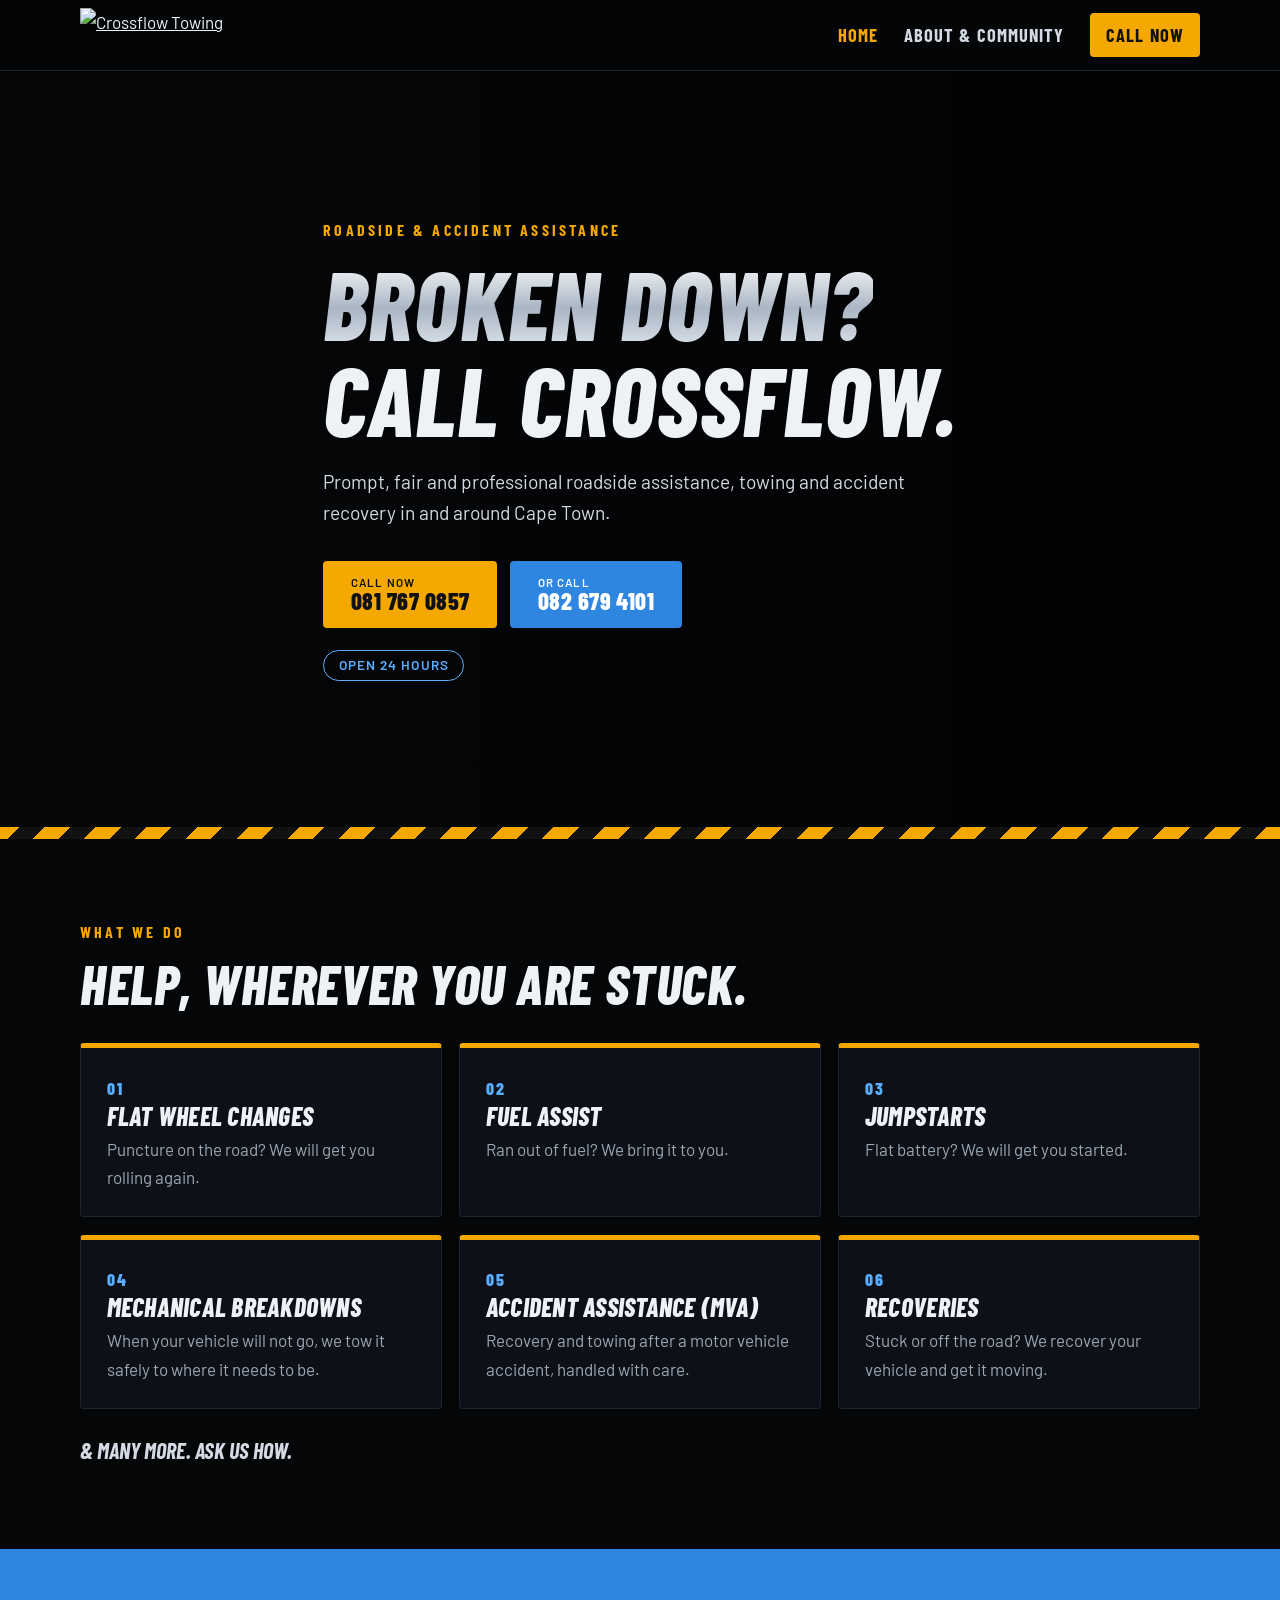
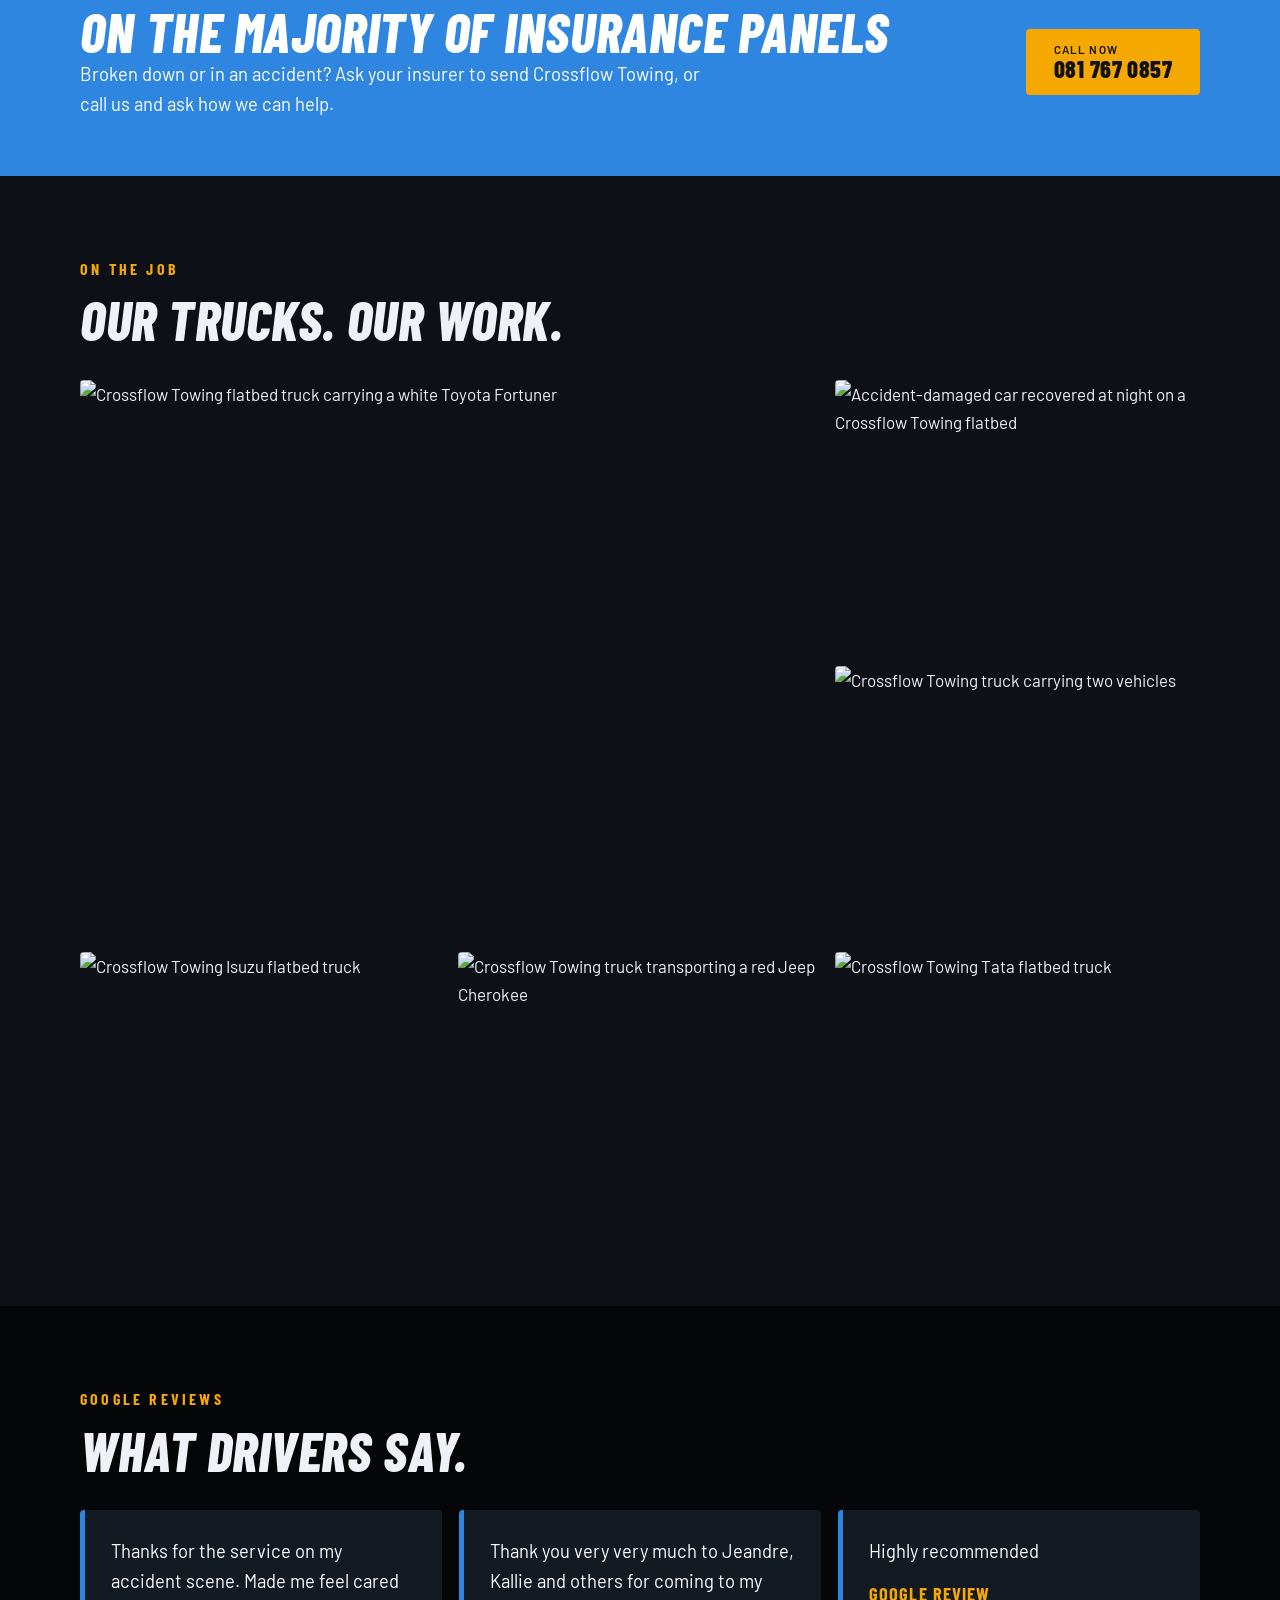
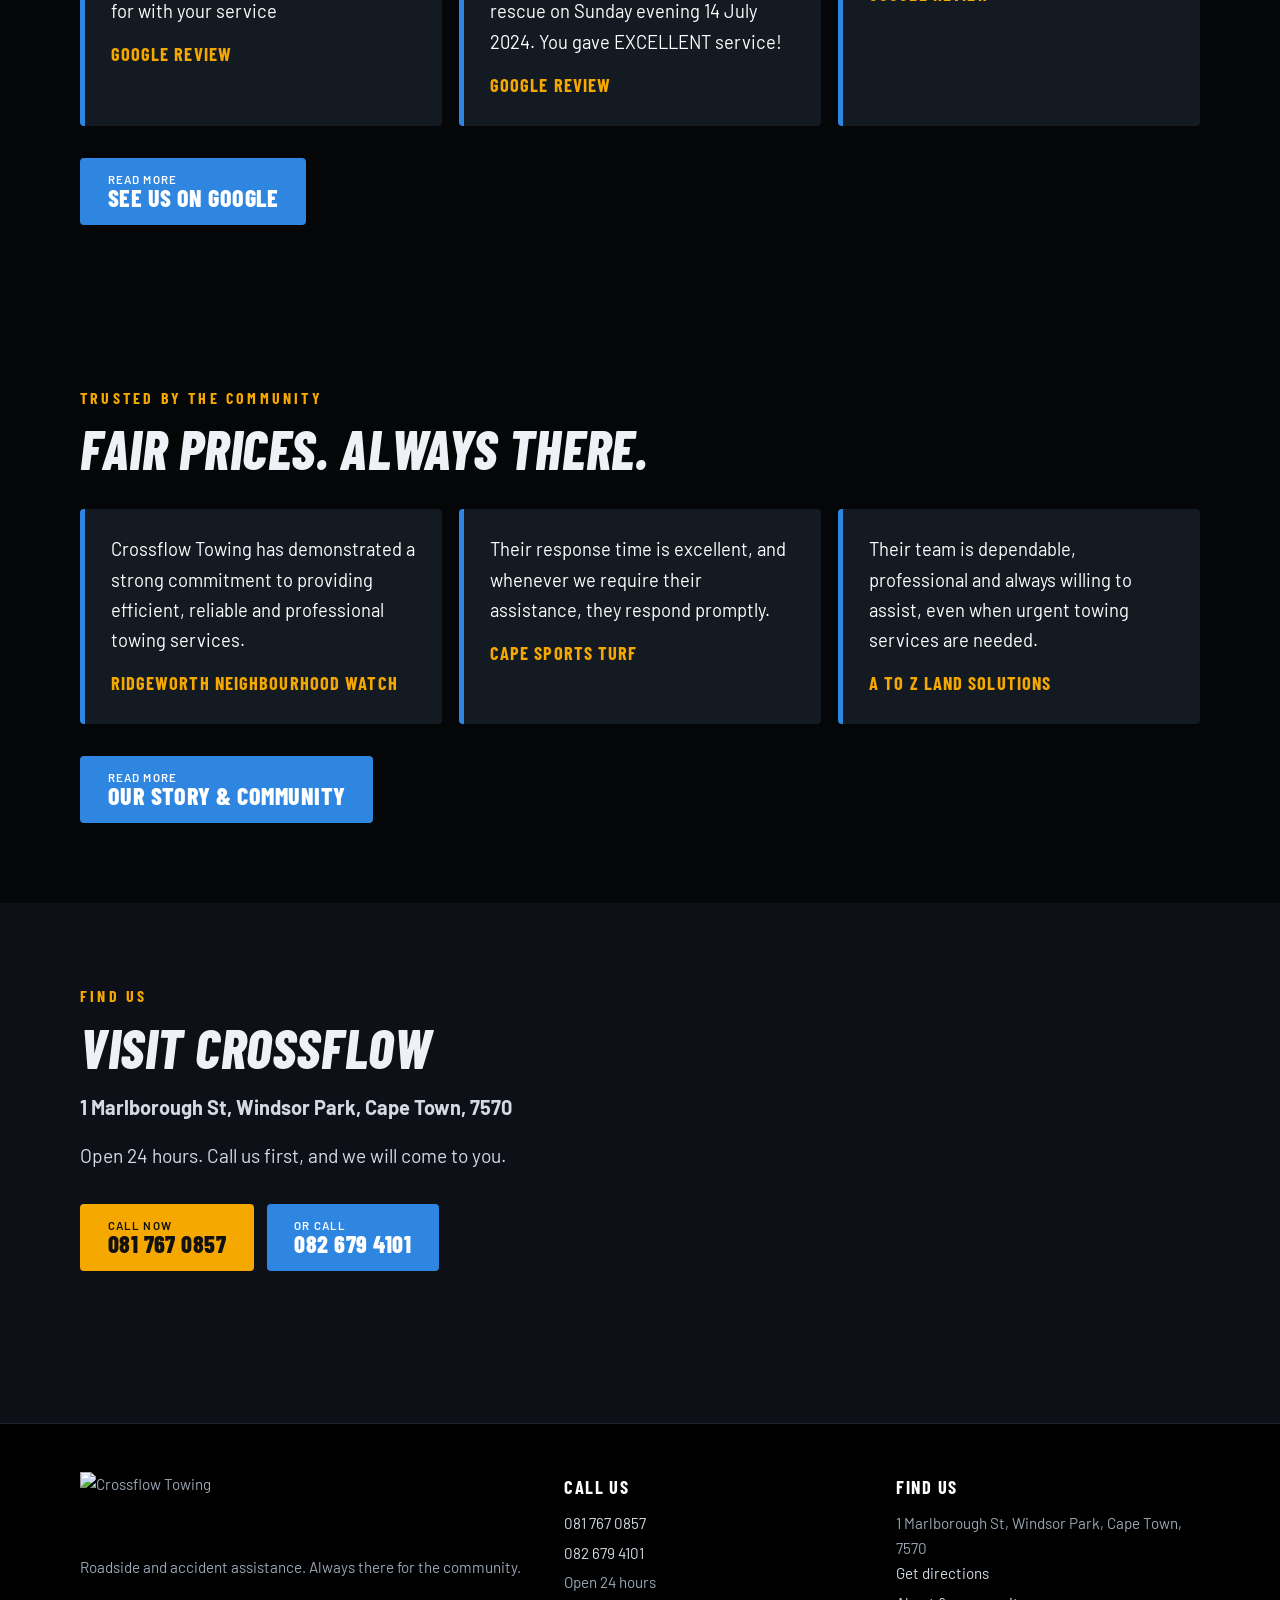
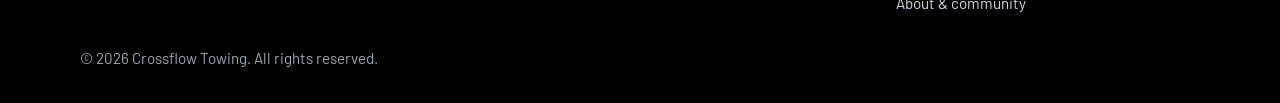
==== index.html @ cea8ab67 "Add files via upload" ====
<!DOCTYPE html>
<html lang="en"><head><meta charset="utf-8"><meta name="viewport" content="width=device-width, initial-scale=1">
<title>Crossflow Towing | Roadside & Accident Assistance, Cape Town</title><meta name="description" content="Crossflow Towing: roadside assistance, towing, flat wheels, fuel assist, jumpstarts, mechanical breakdowns and accident recovery in Cape Town. On the majority of insurance panels."><link rel="icon" href="images/logo.png">
<link rel="preconnect" href="https://fonts.googleapis.com"><link rel="preconnect" href="https://fonts.gstatic.com" crossorigin>
<link href="https://fonts.googleapis.com/css2?family=Barlow+Condensed:ital,wght@0,700;1,700;1,800&family=Barlow:wght@400;600&display=swap" rel="stylesheet">
<link rel="stylesheet" href="style.css"></head><body>
<header><div class="wrap"><a href="index.html" aria-label="Crossflow Towing home"><img src="images/logo.png" alt="Crossflow Towing"></a>
<nav><a href="index.html" aria-current="page" class="keep">Home</a><a href="about.html" class="keep">About &amp; community</a><a class="call" href="tel:+27817670857">Call now</a></nav></div></header>
<main>
<div class="hero"><div class="wrap"><span class="eyebrow">Roadside &amp; accident assistance</span>
<h1><span class="chrome">Broken down?</span><br>Call Crossflow.</h1>
<p class="lead">Prompt, fair and professional roadside assistance, towing and accident recovery in and around Cape Town.</p>
<div class="cta"><a class="btn" href="tel:+27817670857"><small>Call now</small>081 767 0857</a><a class="btn blue" href="tel:+27826794101"><small>Or call</small>082 679 4101</a></div><span class="badge">Open 24 hours</span></div></div>
<div class="hazard"></div>
<section><div class="wrap"><span class="eyebrow">What we do</span><h2>Help, wherever you are stuck.</h2>
<div class="grid3">
<div class="card"><span class="n">01</span><h3>Flat wheel changes</h3><p>Puncture on the road? We will get you rolling again.</p></div>
<div class="card"><span class="n">02</span><h3>Fuel assist</h3><p>Ran out of fuel? We bring it to you.</p></div>
<div class="card"><span class="n">03</span><h3>Jumpstarts</h3><p>Flat battery? We will get you started.</p></div>
<div class="card"><span class="n">04</span><h3>Mechanical breakdowns</h3><p>When your vehicle will not go, we tow it safely to where it needs to be.</p></div>
<div class="card"><span class="n">05</span><h3>Accident assistance (MVA)</h3><p>Recovery and towing after a motor vehicle accident, handled with care.</p></div>
<div class="card"><span class="n">06</span><h3>Recoveries</h3><p>Stuck or off the road? We recover your vehicle and get it moving.</p></div>
</div><p class="more">&amp; many more. Ask us how.</p></div></section>
<div class="band"><div class="wrap"><div><h2>On the majority of insurance panels</h2><p>Broken down or in an accident? Ask your insurer to send Crossflow Towing, or call us and ask how we can help.</p></div>
<a class="btn" href="tel:+27817670857"><small>Call now</small>081 767 0857</a></div></div>
<section class="panel"><div class="wrap"><span class="eyebrow">On the job</span><h2>Our trucks. Our work.</h2>
<div class="gallery">
<img src="images/truck-hero.jpg" alt="Crossflow Towing flatbed truck carrying a white Toyota Fortuner" loading="lazy">
<img src="images/accident-night.jpg" alt="Accident-damaged car recovered at night on a Crossflow Towing flatbed" loading="lazy">
<img src="images/two-cars.jpg" alt="Crossflow Towing truck carrying two vehicles" loading="lazy">
<img src="images/fleet-isuzu.jpg" alt="Crossflow Towing Isuzu flatbed truck" loading="lazy">
<img src="images/suv-recovery.jpg" alt="Crossflow Towing truck transporting a red Jeep Cherokee" loading="lazy">
<img src="images/fleet-tata.jpg" alt="Crossflow Towing Tata flatbed truck" loading="lazy">
</div></div></section>
<section><div class="wrap"><span class="eyebrow">Google reviews</span><h2>What drivers say.</h2>
<div class="trust">
<div class="quote"><p>Thanks for the service on my accident scene. Made me feel cared for with your service</p><cite>Google review</cite></div>
<div class="quote"><p>Thank you very very much to Jeandre, Kallie and others for coming to my rescue on Sunday evening 14 July 2024. You gave EXCELLENT service!</p><cite>Google review</cite></div>
<div class="quote"><p>Highly recommended</p><cite>Google review</cite></div></div>
<div class="cta"><a class="btn blue" href="https://www.google.com/maps/search/?api=1&amp;query=Crossflow+Towing&amp;query_place_id=ChIJxw__L81RzB0R3WrEy9-el8g" target="_blank" rel="noopener"><small>Read more</small>See us on Google</a></div></div></section>
<section><div class="wrap"><span class="eyebrow">Trusted by the community</span><h2>Fair prices. Always there.</h2>
<div class="trust"><div class="quote"><p>Crossflow Towing has demonstrated a strong commitment to providing efficient, reliable and professional towing services.</p><cite>Ridgeworth Neighbourhood Watch</cite></div>
<div class="quote"><p>Their response time is excellent, and whenever we require their assistance, they respond promptly.</p><cite>Cape Sports Turf</cite></div>
<div class="quote"><p>Their team is dependable, professional and always willing to assist, even when urgent towing services are needed.</p><cite>A to Z Land Solutions</cite></div></div>
<div class="cta"><a class="btn blue" href="about.html"><small>Read more</small>Our story &amp; community</a></div></div></section>
<section class="panel" id="find"><div class="wrap find"><div><span class="eyebrow">Find us</span><h2>Visit Crossflow</h2>
<address><strong>1 Marlborough St, Windsor Park, Cape Town, 7570</strong></address><p class="lead">Open 24 hours. Call us first, and we will come to you.</p><div class="cta"><a class="btn" href="tel:+27817670857"><small>Call now</small>081 767 0857</a><a class="btn blue" href="tel:+27826794101"><small>Or call</small>082 679 4101</a></div></div>
<iframe class="map" title="Map showing Crossflow Towing at 1 Marlborough St, Windsor Park" loading="lazy" referrerpolicy="no-referrer-when-downgrade" src="https://www.google.com/maps?q=Crossflow+Towing%2C+1+Marlborough+St%2C+Windsor+Park%2C+Cape+Town%2C+7570&amp;output=embed"></iframe></div></section>
</main>
<footer><div class="wrap"><div class="fgrid">
<div><img src="images/logo.png" alt="Crossflow Towing"><p>Roadside and accident assistance. Always there for the community.</p></div>
<div><h4>Call us</h4><a href="tel:+27817670857">081 767 0857</a><a href="tel:+27826794101">082 679 4101</a><p>Open 24 hours</p></div>
<div><h4>Find us</h4><p>1 Marlborough St, Windsor Park, Cape Town, 7570</p><a href="https://www.google.com/maps/search/?api=1&amp;query=Crossflow+Towing&amp;query_place_id=ChIJxw__L81RzB0R3WrEy9-el8g" target="_blank" rel="noopener">Get directions</a><a href="about.html">About &amp; community</a></div>
</div><p>&copy; <span id="yr">2026</span> Crossflow Towing. All rights reserved.</p></div></footer>
<div class="callbar"><a href="tel:+27817670857">Call 081 767 0857</a><a href="tel:+27826794101">Call 082 679 4101</a></div>
<script>document.getElementById("yr").textContent=new Date().getFullYear();</script></body></html>
---- style.css ----
:root{--black:#050608;--panel:#0d1117;--panel2:#141a22;--blue:#2f86e0;--blue2:#5aaeff;--silver:#d3dae3;--muted:#9aa6b4;--amber:#f5a800;
--head:'Barlow Condensed','Arial Narrow',Impact,sans-serif;--body:'Barlow','Segoe UI',Arial,sans-serif}
*{box-sizing:border-box;margin:0}
html{scroll-behavior:smooth}
body{background:var(--black);color:#eef2f7;font-family:var(--body);font-size:1.0625rem;line-height:1.65;padding-bottom:72px}
img{max-width:100%;display:block}a{color:inherit}
:focus-visible{outline:3px solid var(--amber);outline-offset:3px}
.wrap{max-width:1160px;margin:0 auto;padding:0 1.25rem}
h1,h2,h3{font-family:var(--head);text-transform:uppercase;font-style:italic;font-weight:800;line-height:1;letter-spacing:.01em}
h1{font-size:clamp(3rem,10vw,6rem)}
h2{font-size:clamp(2.1rem,5.5vw,3.4rem);margin-bottom:1rem}
h3{font-size:1.6rem;margin-bottom:.4rem}
.chrome{background:linear-gradient(180deg,#fff 10%,#aab6c4 55%,#e9eef4 100%);-webkit-background-clip:text;background-clip:text;color:transparent}
.eyebrow{display:block;font-family:var(--head);font-weight:700;letter-spacing:.2em;text-transform:uppercase;color:var(--amber);font-size:1rem;margin-bottom:.7rem}
.lead{color:var(--silver);font-size:1.2rem;max-width:38rem}
.hazard{height:12px;background:repeating-linear-gradient(-45deg,var(--amber) 0 18px,#111 18px 36px)}
.btn{display:inline-flex;flex-direction:column;background:var(--amber);color:#111;text-decoration:none;font-family:var(--head);font-weight:800;font-size:1.5rem;text-transform:uppercase;letter-spacing:.02em;line-height:1.05;padding:.8rem 1.6rem;border-radius:4px;border:2px solid var(--amber);transition:background .15s,color .15s}
.btn small{font-family:var(--body);font-weight:600;font-size:.72rem;letter-spacing:.1em}
.btn:hover{background:transparent;color:var(--amber)}
.btn.blue{background:var(--blue);border-color:var(--blue);color:#fff}.btn.blue:hover{background:transparent;color:var(--blue2);border-color:var(--blue2)}
.cta{display:flex;flex-wrap:wrap;gap:.8rem;margin-top:2rem}

header{position:sticky;top:0;z-index:50;background:rgba(5,6,8,.94);backdrop-filter:blur(8px);border-bottom:1px solid #1d2530}
header .wrap{display:flex;align-items:center;justify-content:space-between;gap:1rem;min-height:70px}
header img{height:54px;width:auto}
nav{display:flex;align-items:center;gap:1.6rem}
nav a{text-decoration:none;font-family:var(--head);font-weight:700;font-size:1.15rem;letter-spacing:.06em;text-transform:uppercase;color:var(--silver)}
nav a:hover,nav a[aria-current]{color:var(--amber)}
nav .call{background:var(--amber);color:#111;padding:.45rem 1rem;border-radius:4px}nav .call:hover{background:#fff;color:#111}
@media(max-width:640px){nav a:not(.call){display:none}nav a.keep{display:inline}header img{height:44px}}

.hero{position:relative;min-height:84vh;display:flex;align-items:center;background:#000 url(images/truck-hero.jpg) center/cover;overflow:hidden}
.hero::before{content:"";position:absolute;inset:0;background:linear-gradient(90deg,rgba(5,6,8,.96) 0%,rgba(5,6,8,.82) 42%,rgba(5,6,8,.25) 100%)}
.hero .wrap{position:relative;padding-block:4rem}
.hero .lead{margin-top:1.2rem}
.badge{display:inline-block;margin-top:1.4rem;border:1px solid var(--blue2);color:var(--blue2);padding:.2rem .9rem;border-radius:999px;font-weight:600;font-size:.85rem;letter-spacing:.08em;text-transform:uppercase}

section{padding:5rem 0}
.grid3{display:grid;gap:1.1rem;margin-top:2rem}
.card{background:var(--panel);border:1px solid #1d2530;border-top:5px solid var(--amber);padding:1.6rem;border-radius:4px}
.card .n{font-family:var(--head);font-weight:800;color:var(--blue2);font-size:1.1rem;letter-spacing:.12em}
.card p{color:var(--muted)}
.more{margin-top:1.4rem;color:var(--silver);font-family:var(--head);font-size:1.4rem;text-transform:uppercase;font-style:italic;font-weight:700}
.band{background:var(--blue);color:#fff;padding:3.5rem 0}
.band .wrap{display:grid;gap:1.2rem;align-items:center}
.band h2{margin:0}.band p{font-size:1.15rem;max-width:40rem}
.gallery{display:grid;grid-template-columns:1fr;gap:.8rem;margin-top:2rem}
.gallery img{width:100%;height:100%;object-fit:cover;border-radius:4px;aspect-ratio:4/3}
.panel{background:var(--panel)}
.trust{display:grid;gap:1.1rem;margin-top:2rem}
.quote{background:var(--panel2);border-left:5px solid var(--blue);padding:1.6rem;border-radius:4px}
.quote p{font-size:1.15rem;color:#fff}.quote cite{display:block;margin-top:.8rem;font-style:normal;color:var(--amber);font-family:var(--head);font-size:1.15rem;letter-spacing:.06em;text-transform:uppercase;font-weight:700}
.big{font-family:var(--head);font-style:italic;font-weight:700;font-size:clamp(1.7rem,4.2vw,2.6rem);line-height:1.2;text-transform:none;border-left:6px solid var(--amber);padding-left:1.4rem;max-width:46rem}
.prose{max-width:44rem;color:var(--silver)}.prose p{margin-bottom:1.1rem}
.find{display:grid;gap:2rem;align-items:start}
.find address{font-style:normal;font-size:1.25rem;color:var(--silver);margin:.6rem 0 1rem}
.map{width:100%;height:360px;border:0;border-radius:4px;filter:grayscale(.35) contrast(1.05)}
.pics{display:grid;grid-template-columns:repeat(2,1fr);gap:1rem;margin-top:2rem;max-width:760px}
.pics img.wide{grid-column:1/-1;aspect-ratio:4/3}
.pics img{width:100%;aspect-ratio:3/4;object-fit:cover;border-radius:4px;border-bottom:5px solid var(--amber)}
footer{background:#000;border-top:1px solid #1d2530;padding:3rem 0 2rem;color:var(--muted);font-size:.95rem}
.fgrid{display:grid;gap:1.8rem;margin-bottom:1.6rem}
footer img{height:70px;width:auto;margin-bottom:.8rem}footer h4{font-family:var(--head);color:#fff;text-transform:uppercase;letter-spacing:.08em;font-size:1.15rem;margin-bottom:.5rem}
footer a{display:block;text-decoration:none;color:var(--silver);margin-bottom:.3rem}footer a:hover{color:var(--amber)}
.callbar{position:fixed;left:0;right:0;bottom:0;z-index:60;display:grid;grid-template-columns:1fr 1fr;background:#000;border-top:3px solid var(--amber)}
.callbar a{text-align:center;text-decoration:none;font-family:var(--head);font-weight:800;text-transform:uppercase;font-size:1.25rem;padding:.9rem .4rem;color:#111;background:var(--amber)}
.callbar a+a{background:var(--blue);color:#fff}
@media(min-width:760px){
 body{padding-bottom:0}.callbar{display:none}
 .grid3{grid-template-columns:repeat(3,1fr)}
 .band .wrap{grid-template-columns:1.3fr auto}
 .gallery{grid-template-columns:repeat(3,1fr)}
 .gallery img:first-child{grid-column:span 2;grid-row:span 2;aspect-ratio:auto}
 .trust{grid-template-columns:repeat(3,1fr)}
 .find{grid-template-columns:1fr 1.2fr}
 .pics{grid-template-columns:repeat(2,1fr);max-width:760px}
 .fgrid{grid-template-columns:1.5fr 1fr 1fr}
}
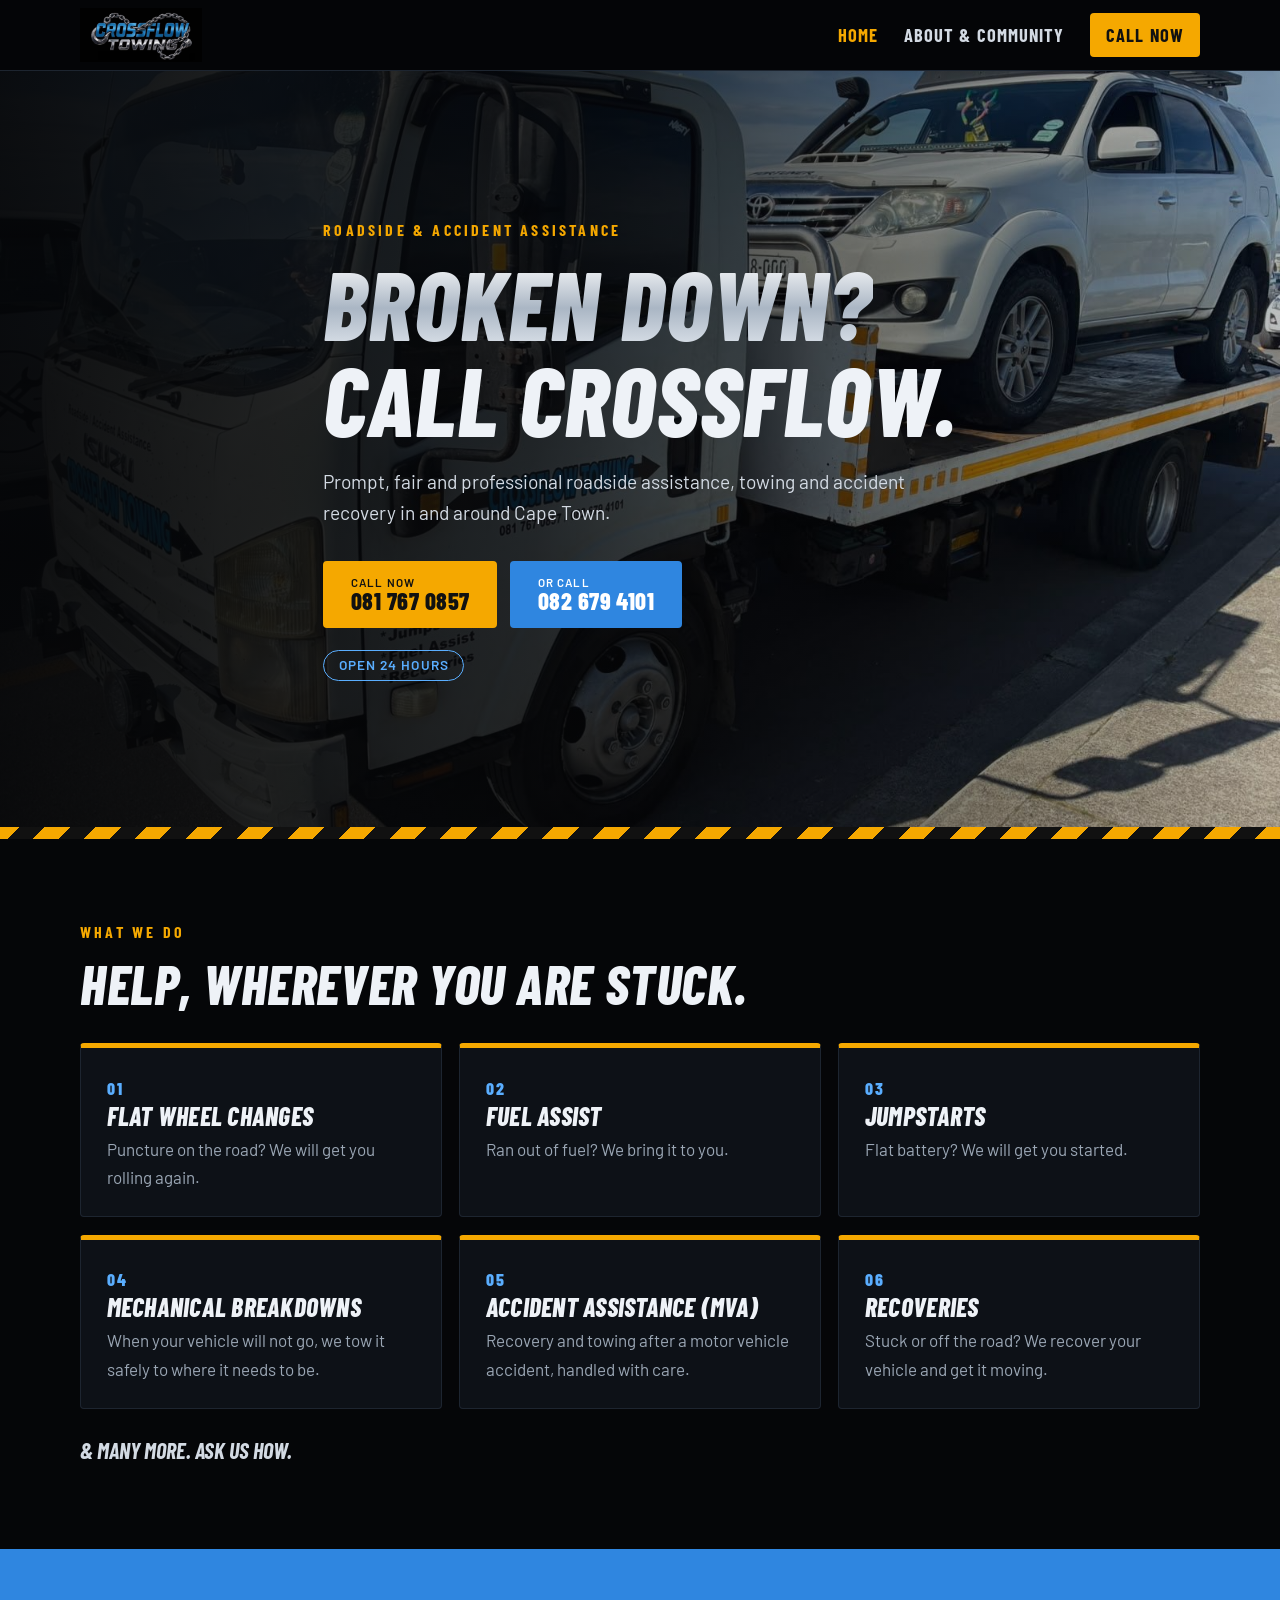
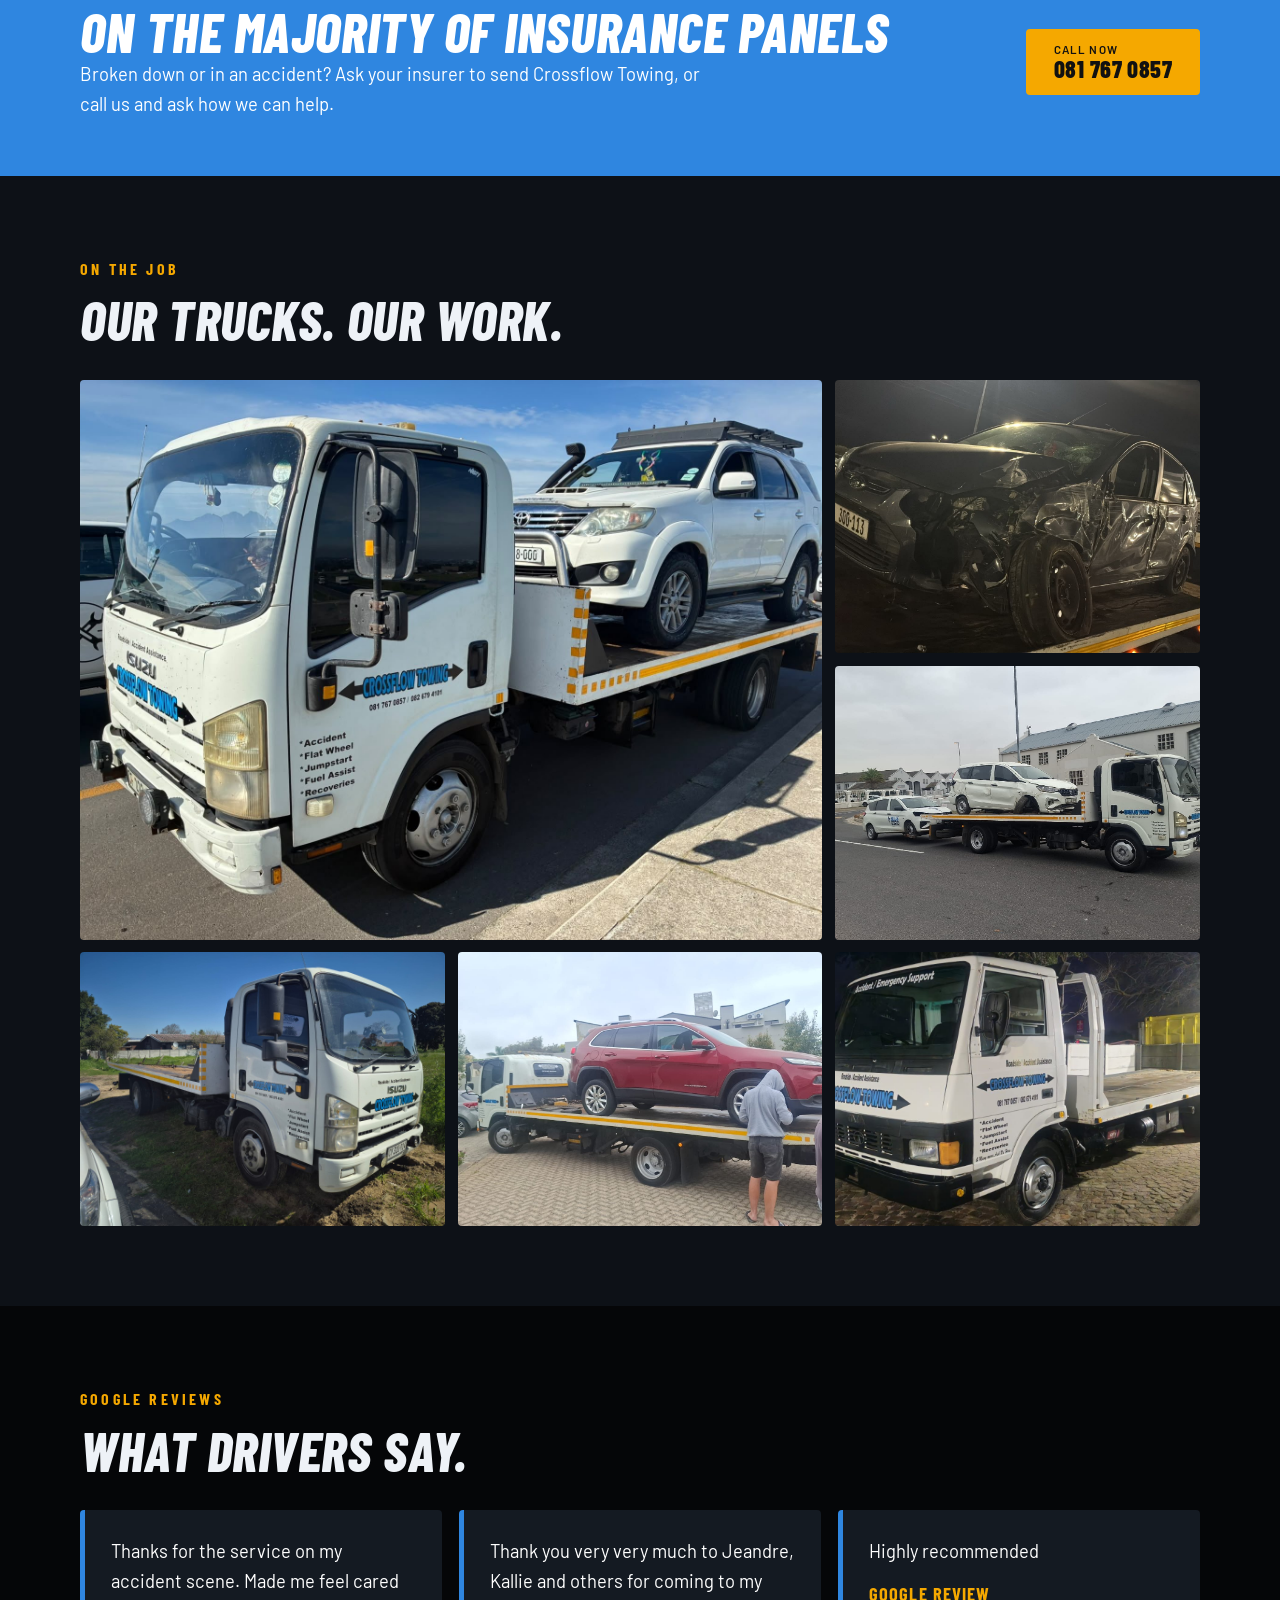
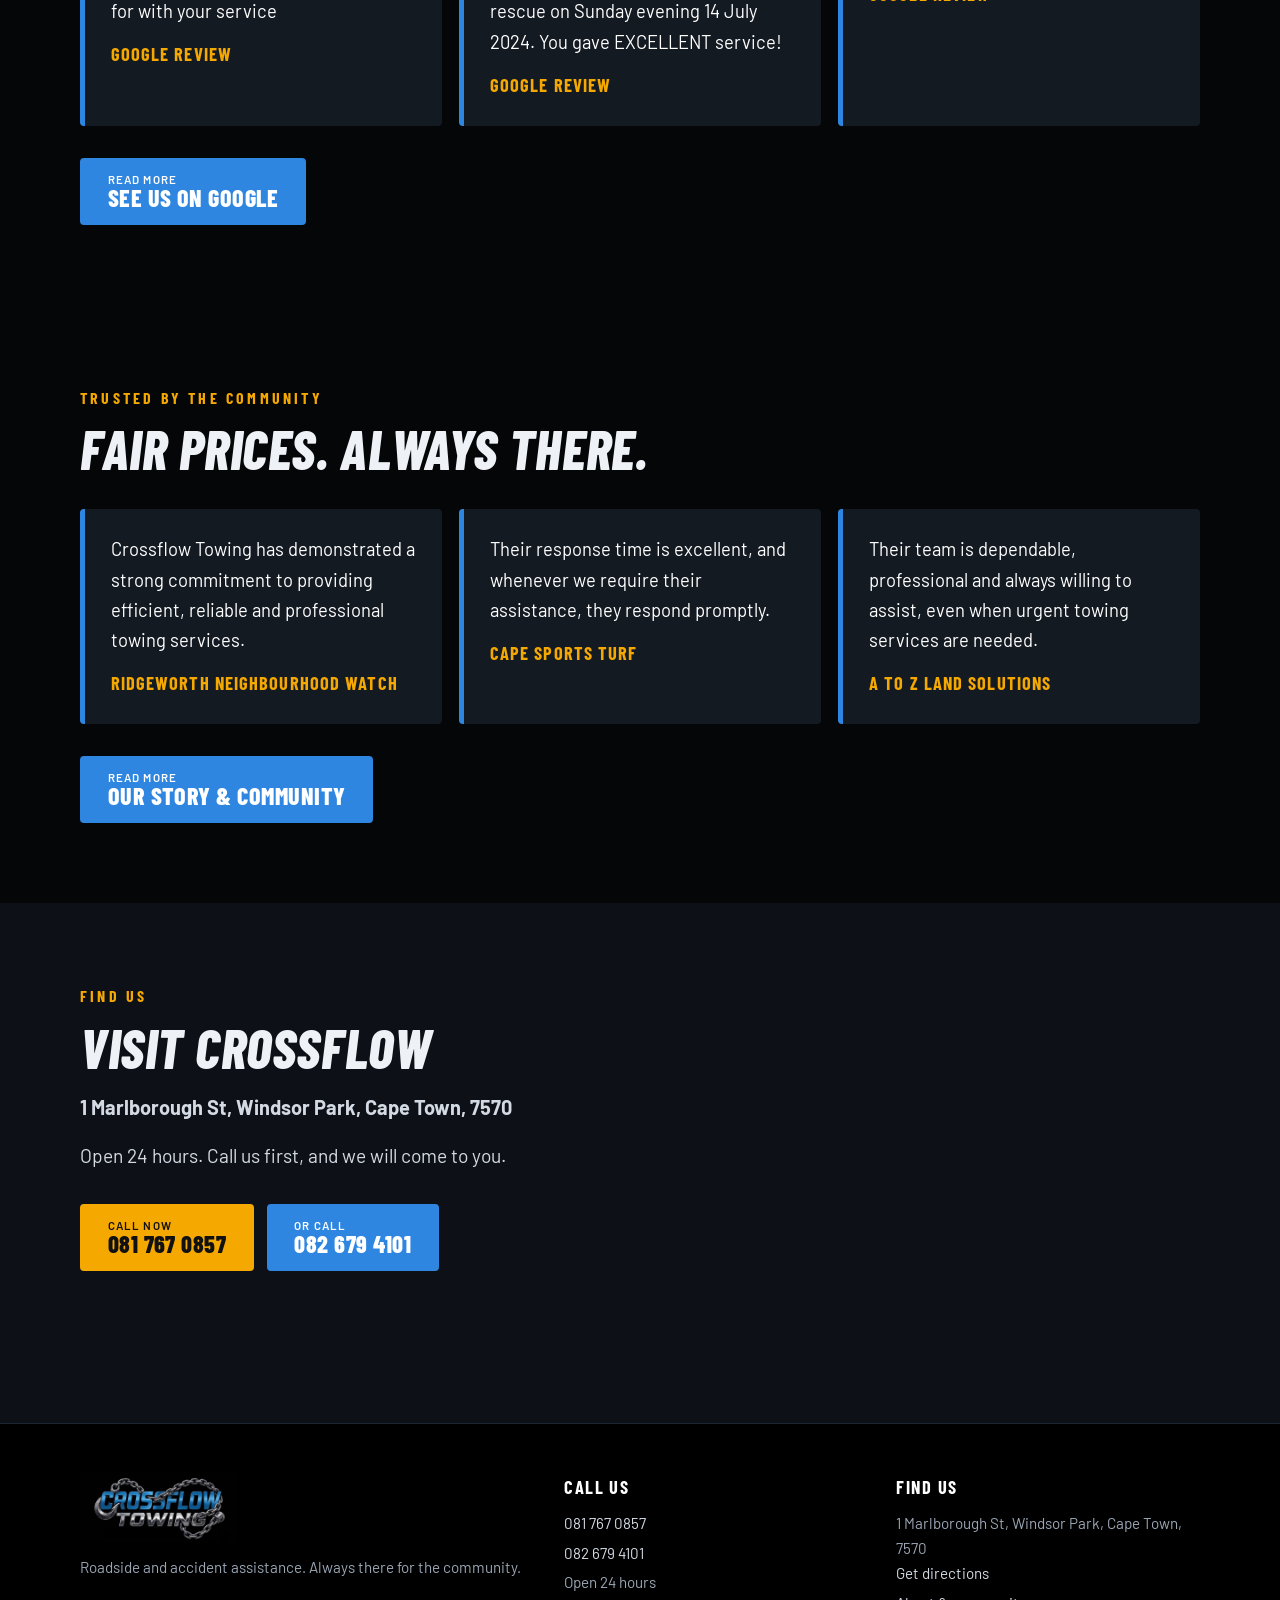
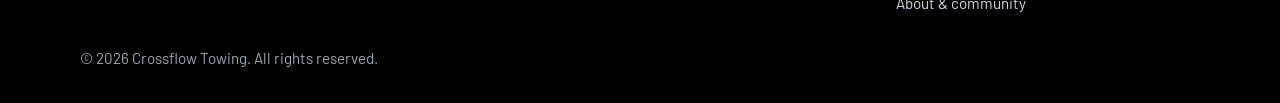
==== commit d7d317ae: "Add files via upload" ====
--- a/index.html
+++ b/index.html
@@ -1,10 +1,10 @@
 <!DOCTYPE html>
 <html lang="en"><head><meta charset="utf-8"><meta name="viewport" content="width=device-width, initial-scale=1">
-<title>Crossflow Towing | Roadside & Accident Assistance, Cape Town</title><meta name="description" content="Crossflow Towing: roadside assistance, towing, flat wheels, fuel assist, jumpstarts, mechanical breakdowns and accident recovery in Cape Town. On the majority of insurance panels."><link rel="icon" href="images/logo.png">
+<title>Crossflow Towing | Roadside & Accident Assistance, Cape Town</title><meta name="description" content="Crossflow Towing: roadside assistance, towing, flat wheels, fuel assist, jumpstarts, mechanical breakdowns and accident recovery in Cape Town. On the majority of insurance panels."><link rel="icon" href="logo.png">
 <link rel="preconnect" href="https://fonts.googleapis.com"><link rel="preconnect" href="https://fonts.gstatic.com" crossorigin>
 <link href="https://fonts.googleapis.com/css2?family=Barlow+Condensed:ital,wght@0,700;1,700;1,800&family=Barlow:wght@400;600&display=swap" rel="stylesheet">
 <link rel="stylesheet" href="style.css"></head><body>
-<header><div class="wrap"><a href="index.html" aria-label="Crossflow Towing home"><img src="images/logo.png" alt="Crossflow Towing"></a>
+<header><div class="wrap"><a href="index.html" aria-label="Crossflow Towing home"><img src="logo.png" alt="Crossflow Towing"></a>
 <nav><a href="index.html" aria-current="page" class="keep">Home</a><a href="about.html" class="keep">About &amp; community</a><a class="call" href="tel:+27817670857">Call now</a></nav></div></header>
 <main>
 <div class="hero"><div class="wrap"><span class="eyebrow">Roadside &amp; accident assistance</span>
@@ -25,12 +25,12 @@
 <a class="btn" href="tel:+27817670857"><small>Call now</small>081 767 0857</a></div></div>
 <section class="panel"><div class="wrap"><span class="eyebrow">On the job</span><h2>Our trucks. Our work.</h2>
 <div class="gallery">
-<img src="images/truck-hero.jpg" alt="Crossflow Towing flatbed truck carrying a white Toyota Fortuner" loading="lazy">
-<img src="images/accident-night.jpg" alt="Accident-damaged car recovered at night on a Crossflow Towing flatbed" loading="lazy">
-<img src="images/two-cars.jpg" alt="Crossflow Towing truck carrying two vehicles" loading="lazy">
-<img src="images/fleet-isuzu.jpg" alt="Crossflow Towing Isuzu flatbed truck" loading="lazy">
-<img src="images/suv-recovery.jpg" alt="Crossflow Towing truck transporting a red Jeep Cherokee" loading="lazy">
-<img src="images/fleet-tata.jpg" alt="Crossflow Towing Tata flatbed truck" loading="lazy">
+<img src="truck-hero.jpg" alt="Crossflow Towing flatbed truck carrying a white Toyota Fortuner" loading="lazy">
+<img src="accident-night.jpg" alt="Accident-damaged car recovered at night on a Crossflow Towing flatbed" loading="lazy">
+<img src="two-cars.jpg" alt="Crossflow Towing truck carrying two vehicles" loading="lazy">
+<img src="fleet-isuzu.jpg" alt="Crossflow Towing Isuzu flatbed truck" loading="lazy">
+<img src="suv-recovery.jpg" alt="Crossflow Towing truck transporting a red Jeep Cherokee" loading="lazy">
+<img src="fleet-tata.jpg" alt="Crossflow Towing Tata flatbed truck" loading="lazy">
 </div></div></section>
 <section><div class="wrap"><span class="eyebrow">Google reviews</span><h2>What drivers say.</h2>
 <div class="trust">
@@ -48,7 +48,7 @@
 <iframe class="map" title="Map showing Crossflow Towing at 1 Marlborough St, Windsor Park" loading="lazy" referrerpolicy="no-referrer-when-downgrade" src="https://www.google.com/maps?q=Crossflow+Towing%2C+1+Marlborough+St%2C+Windsor+Park%2C+Cape+Town%2C+7570&amp;output=embed"></iframe></div></section>
 </main>
 <footer><div class="wrap"><div class="fgrid">
-<div><img src="images/logo.png" alt="Crossflow Towing"><p>Roadside and accident assistance. Always there for the community.</p></div>
+<div><img src="logo.png" alt="Crossflow Towing"><p>Roadside and accident assistance. Always there for the community.</p></div>
 <div><h4>Call us</h4><a href="tel:+27817670857">081 767 0857</a><a href="tel:+27826794101">082 679 4101</a><p>Open 24 hours</p></div>
 <div><h4>Find us</h4><p>1 Marlborough St, Windsor Park, Cape Town, 7570</p><a href="https://www.google.com/maps/search/?api=1&amp;query=Crossflow+Towing&amp;query_place_id=ChIJxw__L81RzB0R3WrEy9-el8g" target="_blank" rel="noopener">Get directions</a><a href="about.html">About &amp; community</a></div>
 </div><p>&copy; <span id="yr">2026</span> Crossflow Towing. All rights reserved.</p></div></footer>
--- a/style.css
+++ b/style.css
@@ -29,7 +29,7 @@
 nav .call{background:var(--amber);color:#111;padding:.45rem 1rem;border-radius:4px}nav .call:hover{background:#fff;color:#111}
 @media(max-width:640px){nav a:not(.call){display:none}nav a.keep{display:inline}header img{height:44px}}
 
-.hero{position:relative;min-height:84vh;display:flex;align-items:center;background:#000 url(images/truck-hero.jpg) center/cover;overflow:hidden}
+.hero{position:relative;min-height:84vh;display:flex;align-items:center;background:#000 url(truck-hero.jpg) center/cover;overflow:hidden}
 .hero::before{content:"";position:absolute;inset:0;background:linear-gradient(90deg,rgba(5,6,8,.96) 0%,rgba(5,6,8,.82) 42%,rgba(5,6,8,.25) 100%)}
 .hero .wrap{position:relative;padding-block:4rem}
 .hero .lead{margin-top:1.2rem}
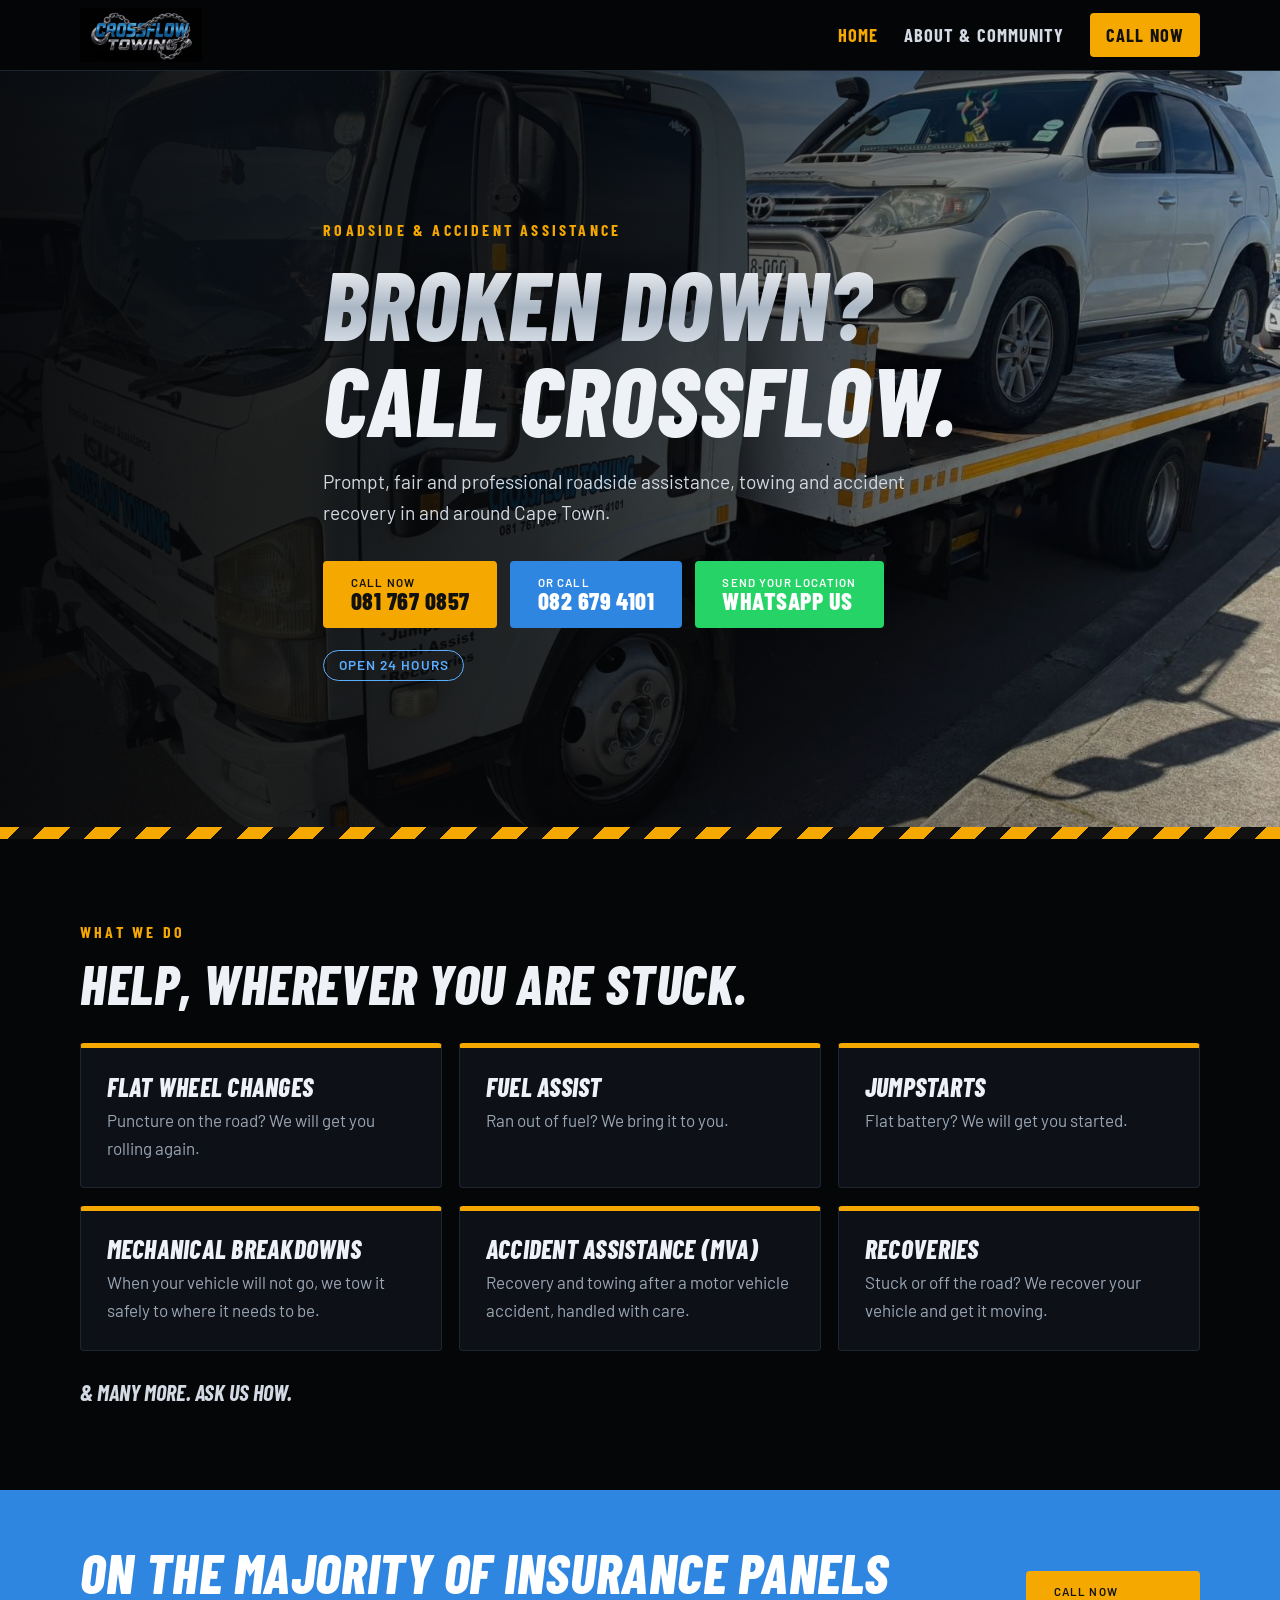
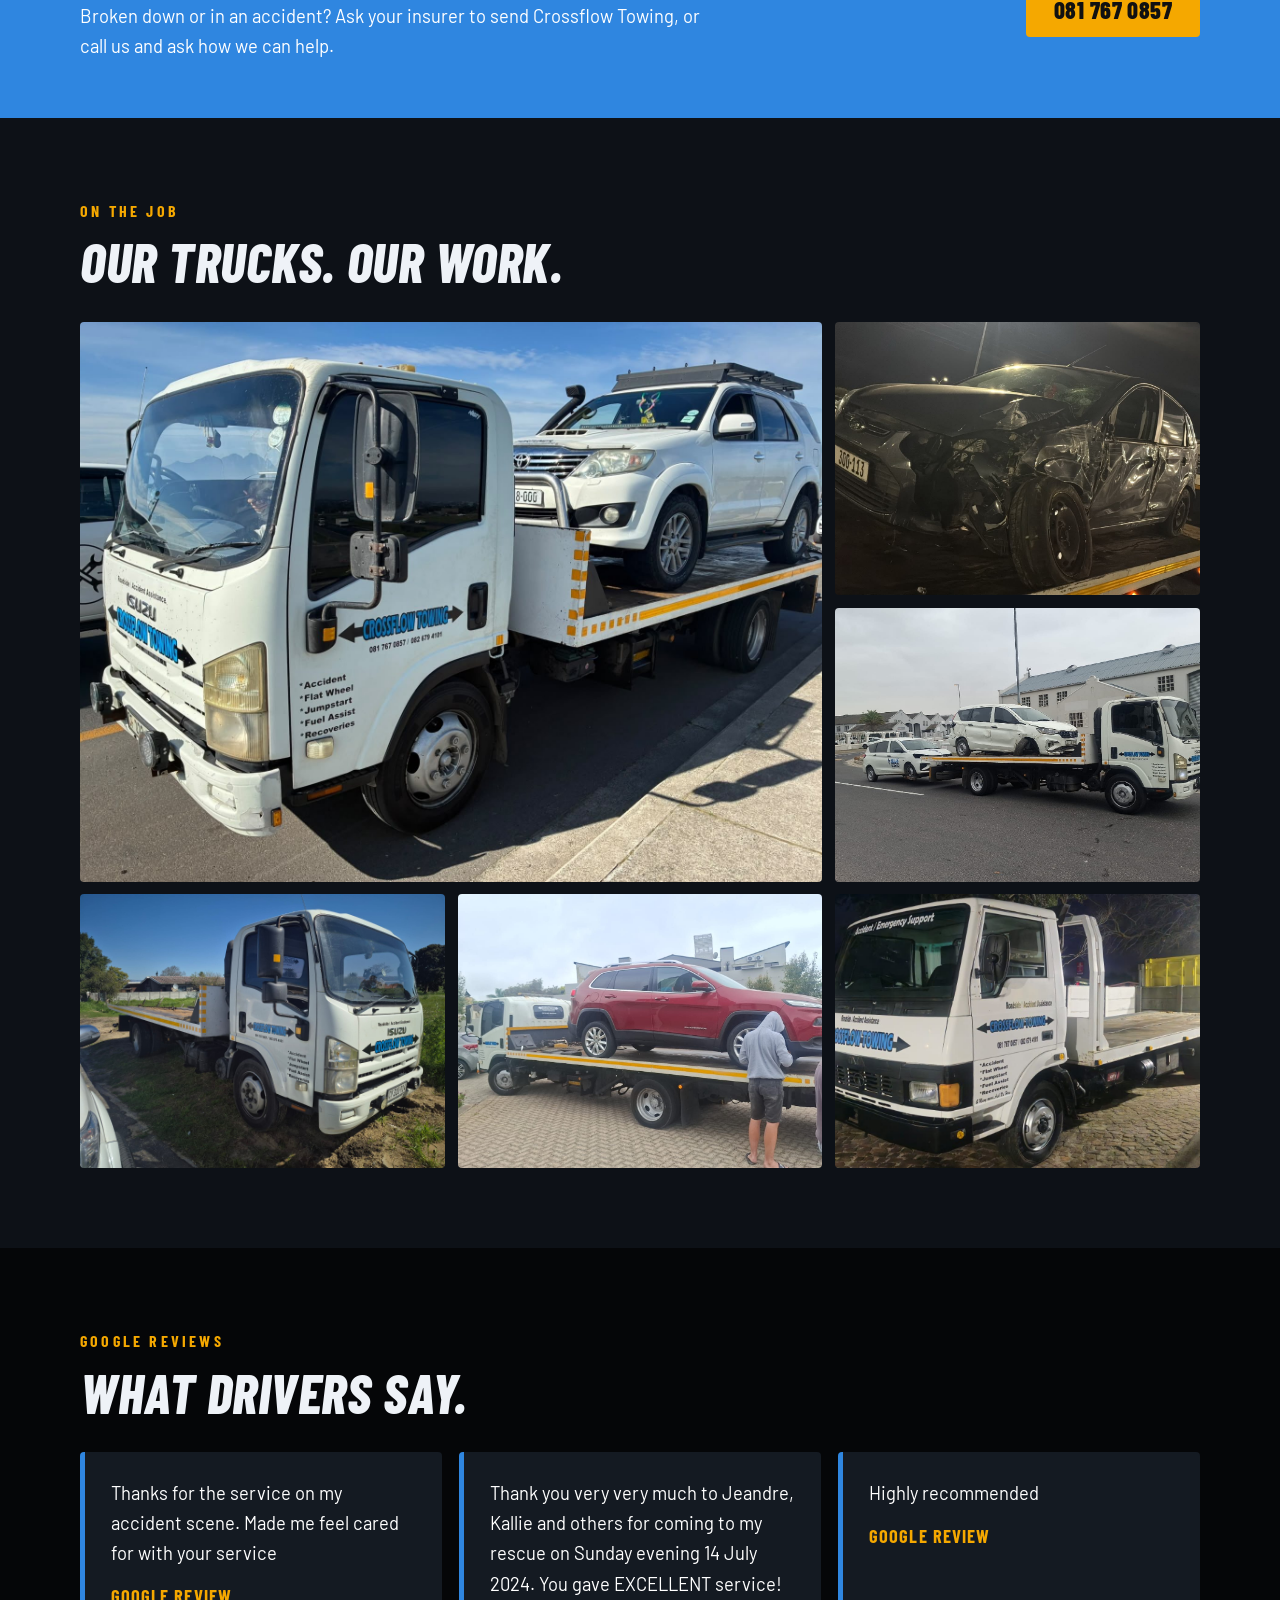
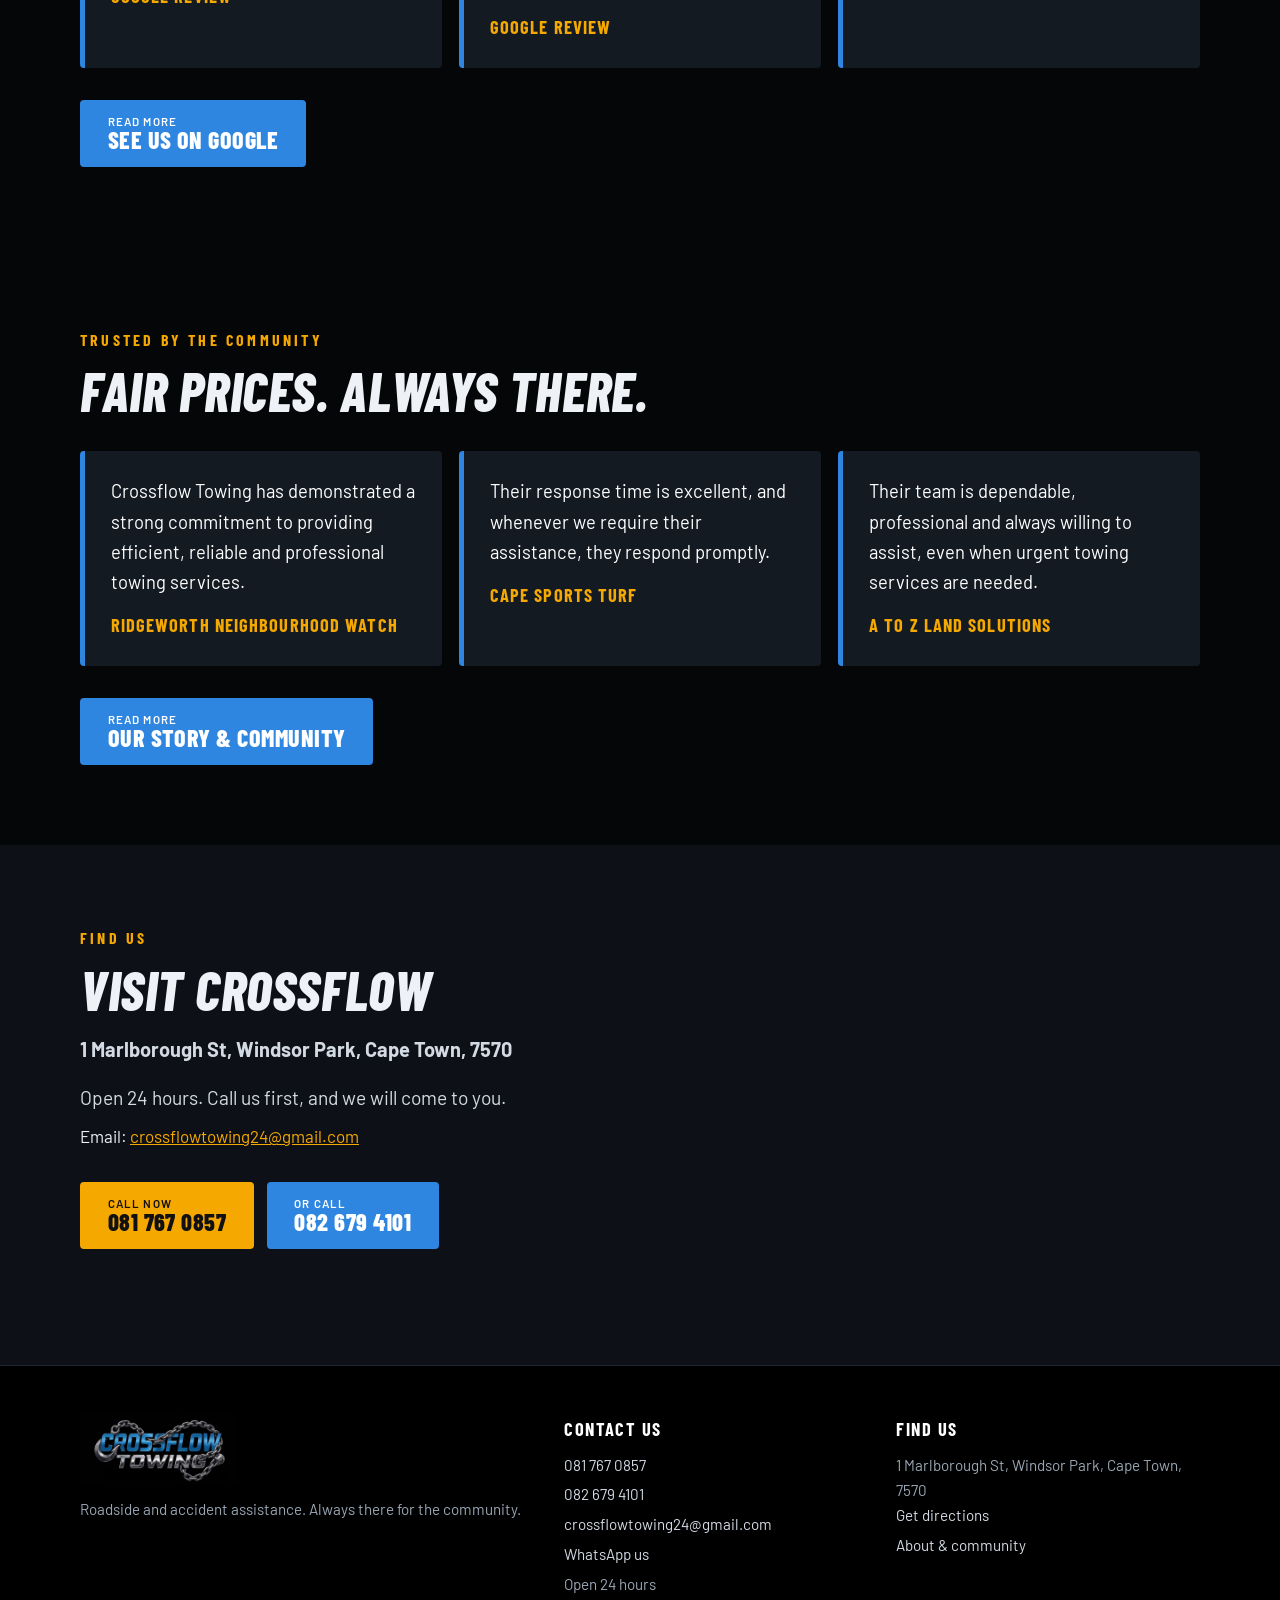
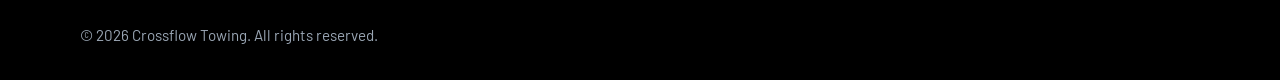
==== commit 7ff61185: "Add files via upload" ====
--- a/index.html
+++ b/index.html
@@ -1,6 +1,7 @@
 <!DOCTYPE html>
 <html lang="en"><head><meta charset="utf-8"><meta name="viewport" content="width=device-width, initial-scale=1">
 <title>Crossflow Towing | Roadside & Accident Assistance, Cape Town</title><meta name="description" content="Crossflow Towing: roadside assistance, towing, flat wheels, fuel assist, jumpstarts, mechanical breakdowns and accident recovery in Cape Town. On the majority of insurance panels."><link rel="icon" href="logo.png">
+<meta property="og:type" content="website"><meta property="og:title" content="Crossflow Towing | 24-hour roadside & accident assistance"><meta property="og:description" content="Towing, jumpstarts, fuel assist, flat wheels and accident recovery in Cape Town. Open 24 hours. On the majority of insurance panels."><meta property="og:url" content="https://crossflow-towing.jamiedreyer7.workers.dev/"><meta property="og:image" content="https://crossflow-towing.jamiedreyer7.workers.dev/truck-hero.jpg"><meta name="twitter:card" content="summary_large_image"><meta name="theme-color" content="#000000">
 <link rel="preconnect" href="https://fonts.googleapis.com"><link rel="preconnect" href="https://fonts.gstatic.com" crossorigin>
 <link href="https://fonts.googleapis.com/css2?family=Barlow+Condensed:ital,wght@0,700;1,700;1,800&family=Barlow:wght@400;600&display=swap" rel="stylesheet">
 <link rel="stylesheet" href="style.css"></head><body>
@@ -10,16 +11,16 @@
 <div class="hero"><div class="wrap"><span class="eyebrow">Roadside &amp; accident assistance</span>
 <h1><span class="chrome">Broken down?</span><br>Call Crossflow.</h1>
 <p class="lead">Prompt, fair and professional roadside assistance, towing and accident recovery in and around Cape Town.</p>
-<div class="cta"><a class="btn" href="tel:+27817670857"><small>Call now</small>081 767 0857</a><a class="btn blue" href="tel:+27826794101"><small>Or call</small>082 679 4101</a></div><span class="badge">Open 24 hours</span></div></div>
+<div class="cta"><a class="btn" href="tel:+27817670857"><small>Call now</small>081 767 0857</a><a class="btn blue" href="tel:+27826794101"><small>Or call</small>082 679 4101</a><a class="btn" href="https://wa.me/27817670857?text=Hi%20Crossflow%2C%20I%20need%20roadside%20assistance.%20I%27ll%20send%20my%20location%20pin." target="_blank" rel="noopener" style="background:#25D366;color:#fff;border-color:#25D366"><small>Send your location</small>WhatsApp us</a></div><span class="badge">Open 24 hours</span></div></div>
 <div class="hazard"></div>
 <section><div class="wrap"><span class="eyebrow">What we do</span><h2>Help, wherever you are stuck.</h2>
 <div class="grid3">
-<div class="card"><span class="n">01</span><h3>Flat wheel changes</h3><p>Puncture on the road? We will get you rolling again.</p></div>
-<div class="card"><span class="n">02</span><h3>Fuel assist</h3><p>Ran out of fuel? We bring it to you.</p></div>
-<div class="card"><span class="n">03</span><h3>Jumpstarts</h3><p>Flat battery? We will get you started.</p></div>
-<div class="card"><span class="n">04</span><h3>Mechanical breakdowns</h3><p>When your vehicle will not go, we tow it safely to where it needs to be.</p></div>
-<div class="card"><span class="n">05</span><h3>Accident assistance (MVA)</h3><p>Recovery and towing after a motor vehicle accident, handled with care.</p></div>
-<div class="card"><span class="n">06</span><h3>Recoveries</h3><p>Stuck or off the road? We recover your vehicle and get it moving.</p></div>
+<div class="card"><h3>Flat wheel changes</h3><p>Puncture on the road? We will get you rolling again.</p></div>
+<div class="card"><h3>Fuel assist</h3><p>Ran out of fuel? We bring it to you.</p></div>
+<div class="card"><h3>Jumpstarts</h3><p>Flat battery? We will get you started.</p></div>
+<div class="card"><h3>Mechanical breakdowns</h3><p>When your vehicle will not go, we tow it safely to where it needs to be.</p></div>
+<div class="card"><h3>Accident assistance (MVA)</h3><p>Recovery and towing after a motor vehicle accident, handled with care.</p></div>
+<div class="card"><h3>Recoveries</h3><p>Stuck or off the road? We recover your vehicle and get it moving.</p></div>
 </div><p class="more">&amp; many more. Ask us how.</p></div></section>
 <div class="band"><div class="wrap"><div><h2>On the majority of insurance panels</h2><p>Broken down or in an accident? Ask your insurer to send Crossflow Towing, or call us and ask how we can help.</p></div>
 <a class="btn" href="tel:+27817670857"><small>Call now</small>081 767 0857</a></div></div>
@@ -44,13 +45,14 @@
 <div class="quote"><p>Their team is dependable, professional and always willing to assist, even when urgent towing services are needed.</p><cite>A to Z Land Solutions</cite></div></div>
 <div class="cta"><a class="btn blue" href="about.html"><small>Read more</small>Our story &amp; community</a></div></div></section>
 <section class="panel" id="find"><div class="wrap find"><div><span class="eyebrow">Find us</span><h2>Visit Crossflow</h2>
-<address><strong>1 Marlborough St, Windsor Park, Cape Town, 7570</strong></address><p class="lead">Open 24 hours. Call us first, and we will come to you.</p><div class="cta"><a class="btn" href="tel:+27817670857"><small>Call now</small>081 767 0857</a><a class="btn blue" href="tel:+27826794101"><small>Or call</small>082 679 4101</a></div></div>
+<address><strong>1 Marlborough St, Windsor Park, Cape Town, 7570</strong></address><p class="lead">Open 24 hours. Call us first, and we will come to you.</p>
+<p style="margin-top:.5rem">Email: <a href="mailto:crossflowtowing24@gmail.com" style="color:var(--amber);word-break:break-all">crossflowtowing24@gmail.com</a></p><div class="cta"><a class="btn" href="tel:+27817670857"><small>Call now</small>081 767 0857</a><a class="btn blue" href="tel:+27826794101"><small>Or call</small>082 679 4101</a></div></div>
 <iframe class="map" title="Map showing Crossflow Towing at 1 Marlborough St, Windsor Park" loading="lazy" referrerpolicy="no-referrer-when-downgrade" src="https://www.google.com/maps?q=Crossflow+Towing%2C+1+Marlborough+St%2C+Windsor+Park%2C+Cape+Town%2C+7570&amp;output=embed"></iframe></div></section>
 </main>
 <footer><div class="wrap"><div class="fgrid">
 <div><img src="logo.png" alt="Crossflow Towing"><p>Roadside and accident assistance. Always there for the community.</p></div>
-<div><h4>Call us</h4><a href="tel:+27817670857">081 767 0857</a><a href="tel:+27826794101">082 679 4101</a><p>Open 24 hours</p></div>
+<div><h4>Contact us</h4><a href="tel:+27817670857">081 767 0857</a><a href="tel:+27826794101">082 679 4101</a><a href="mailto:crossflowtowing24@gmail.com" style="word-break:break-all">crossflowtowing24@gmail.com</a><a href="https://wa.me/27817670857?text=Hi%20Crossflow%2C%20I%20need%20roadside%20assistance.%20I%27ll%20send%20my%20location%20pin." target="_blank" rel="noopener">WhatsApp us</a><p>Open 24 hours</p></div>
 <div><h4>Find us</h4><p>1 Marlborough St, Windsor Park, Cape Town, 7570</p><a href="https://www.google.com/maps/search/?api=1&amp;query=Crossflow+Towing&amp;query_place_id=ChIJxw__L81RzB0R3WrEy9-el8g" target="_blank" rel="noopener">Get directions</a><a href="about.html">About &amp; community</a></div>
 </div><p>&copy; <span id="yr">2026</span> Crossflow Towing. All rights reserved.</p></div></footer>
-<div class="callbar"><a href="tel:+27817670857">Call 081 767 0857</a><a href="tel:+27826794101">Call 082 679 4101</a></div>
-<script>document.getElementById("yr").textContent=new Date().getFullYear();</script></body></html>+<div class="callbar"><a href="tel:+27817670857">Call 081 767 0857</a><a href="https://wa.me/27817670857?text=Hi%20Crossflow%2C%20I%20need%20roadside%20assistance.%20I%27ll%20send%20my%20location%20pin." target="_blank" rel="noopener" style="background:#25D366;color:#fff">WhatsApp us</a></div>
+<script>document.getElementById("yr").textContent=new Date().getFullYear();</script></body></html>
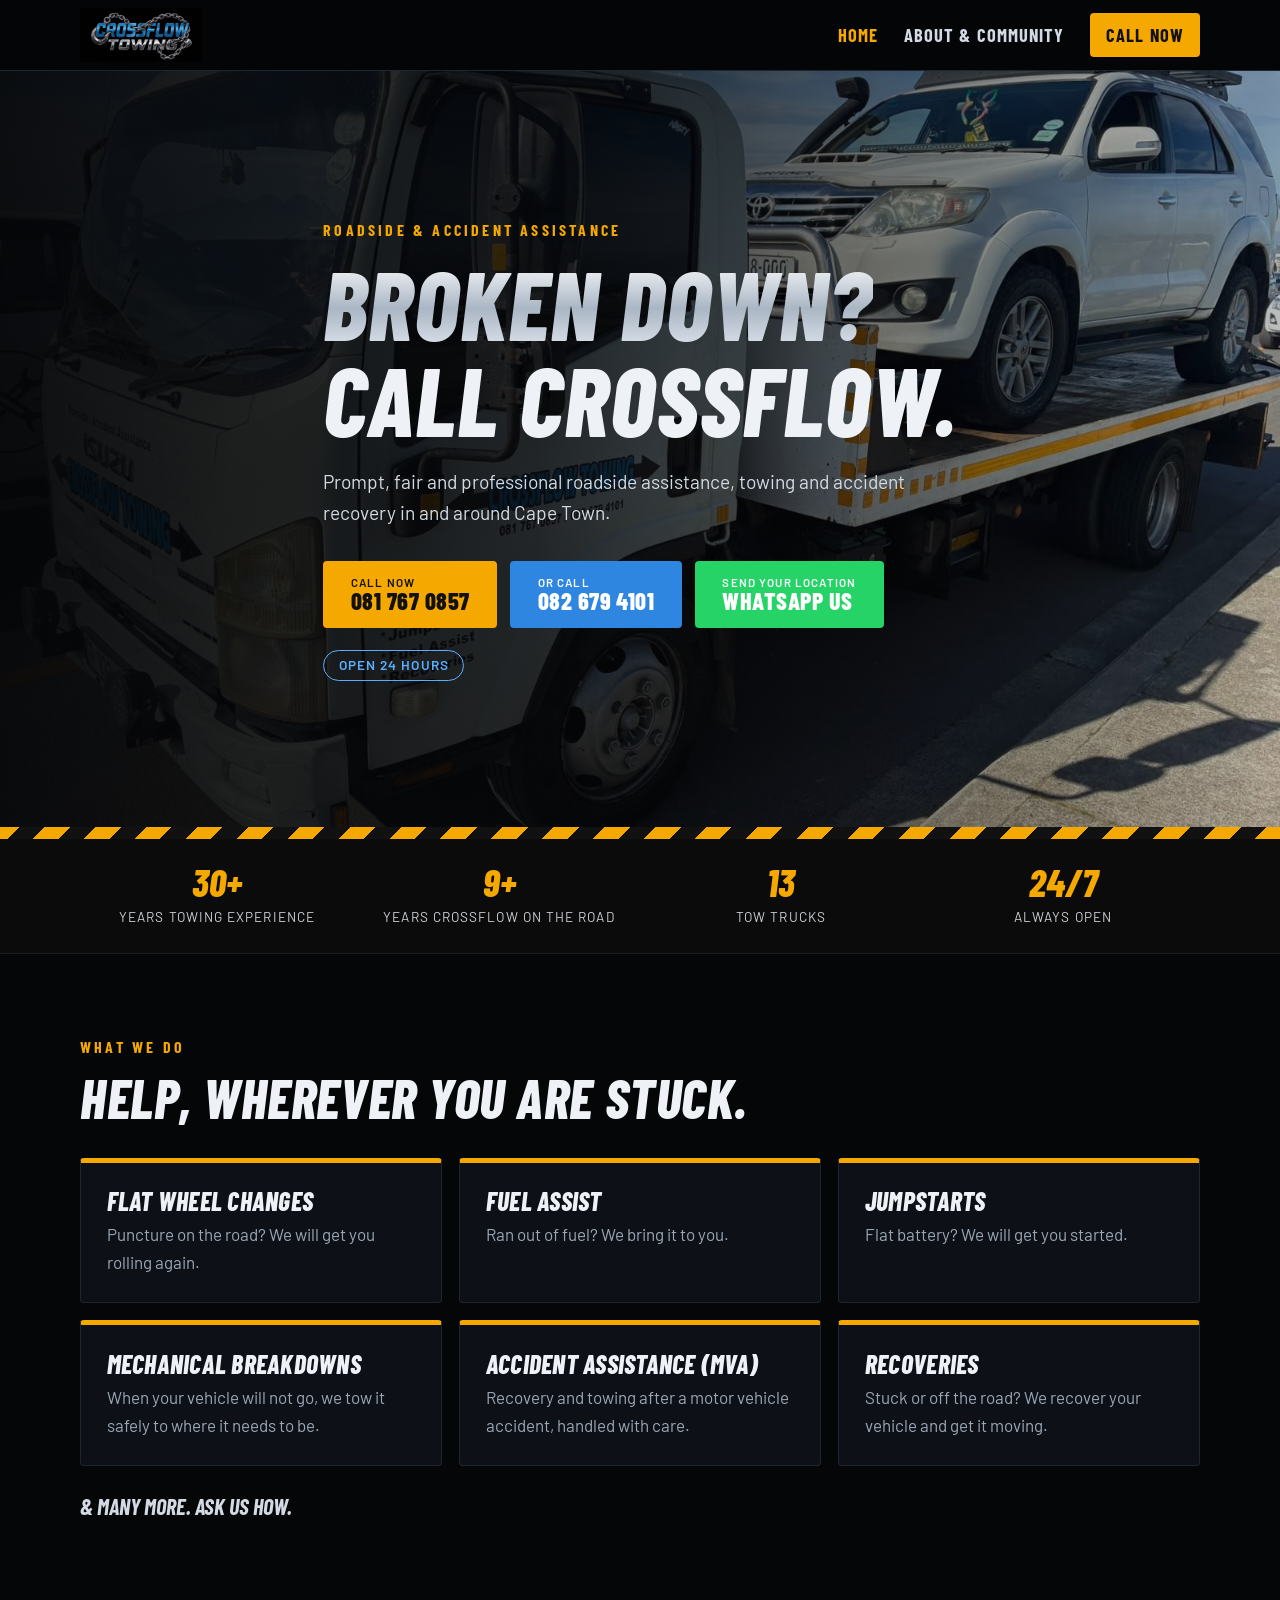
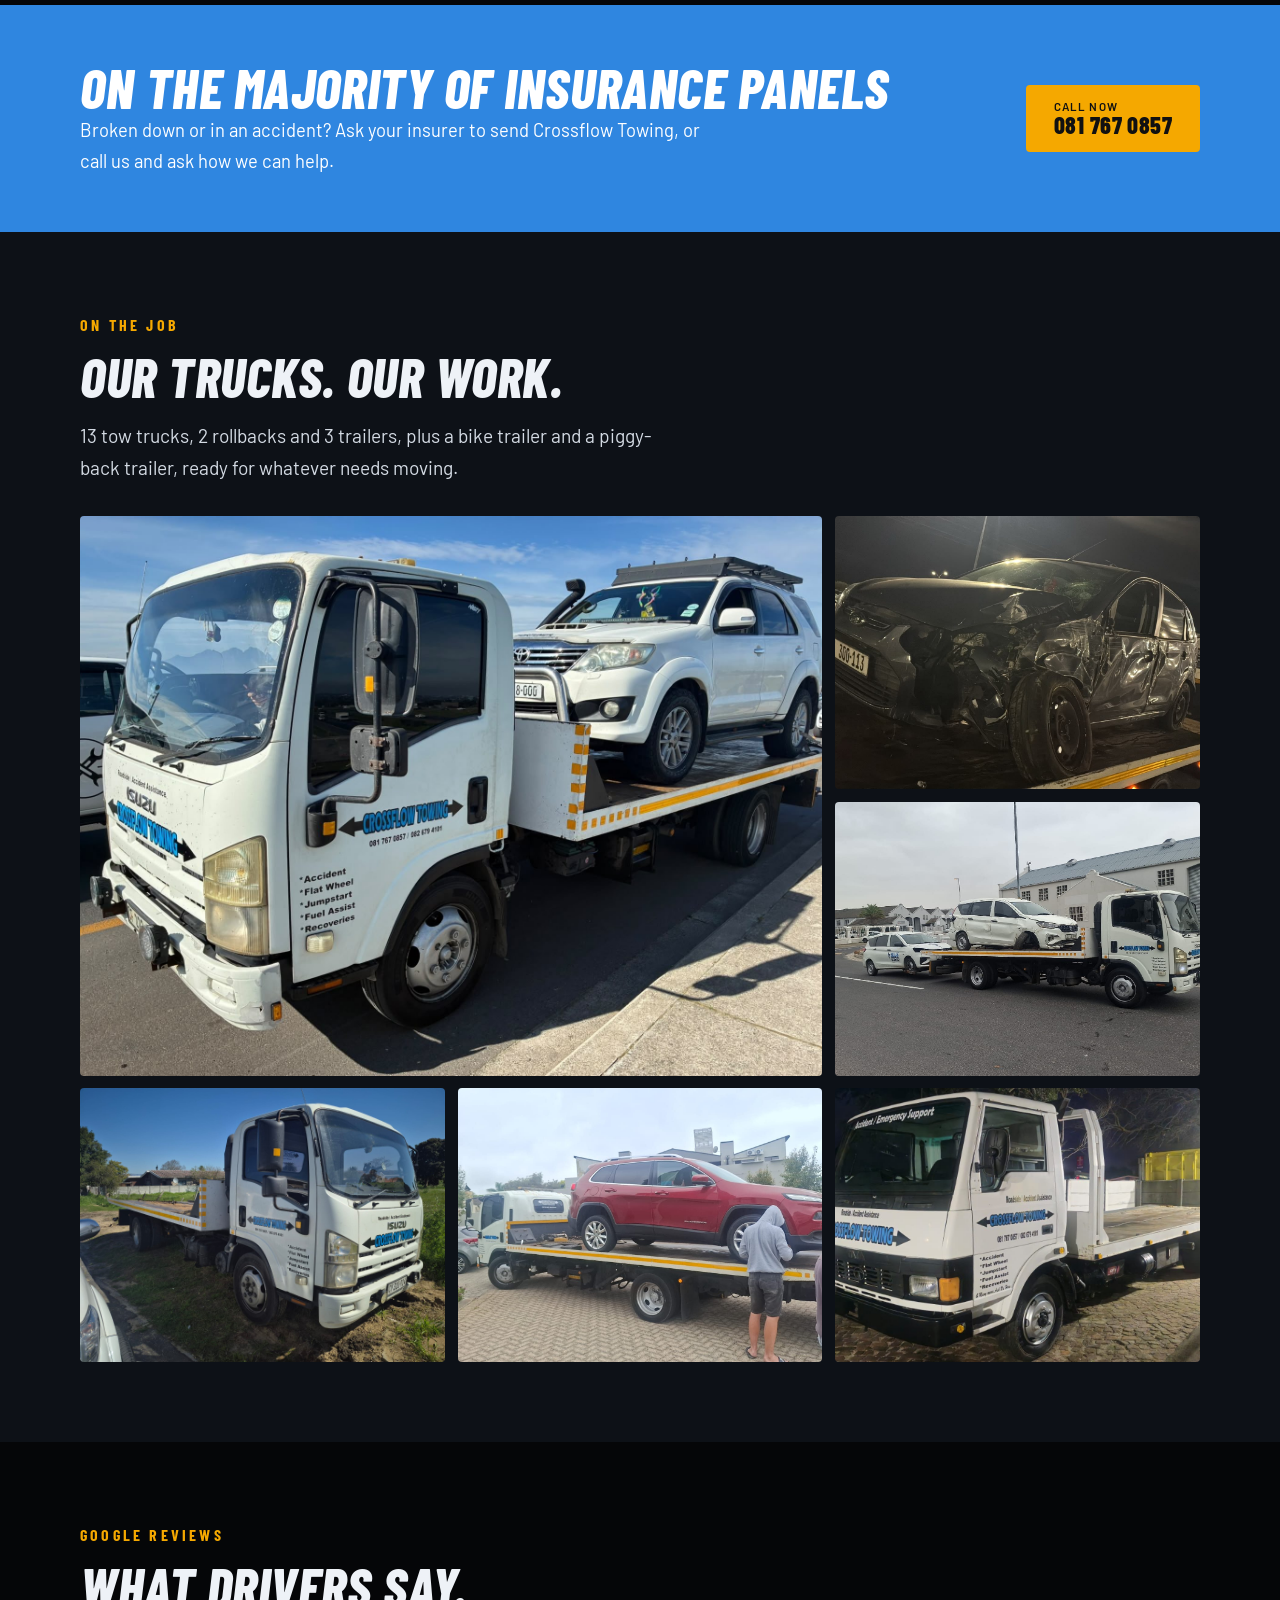
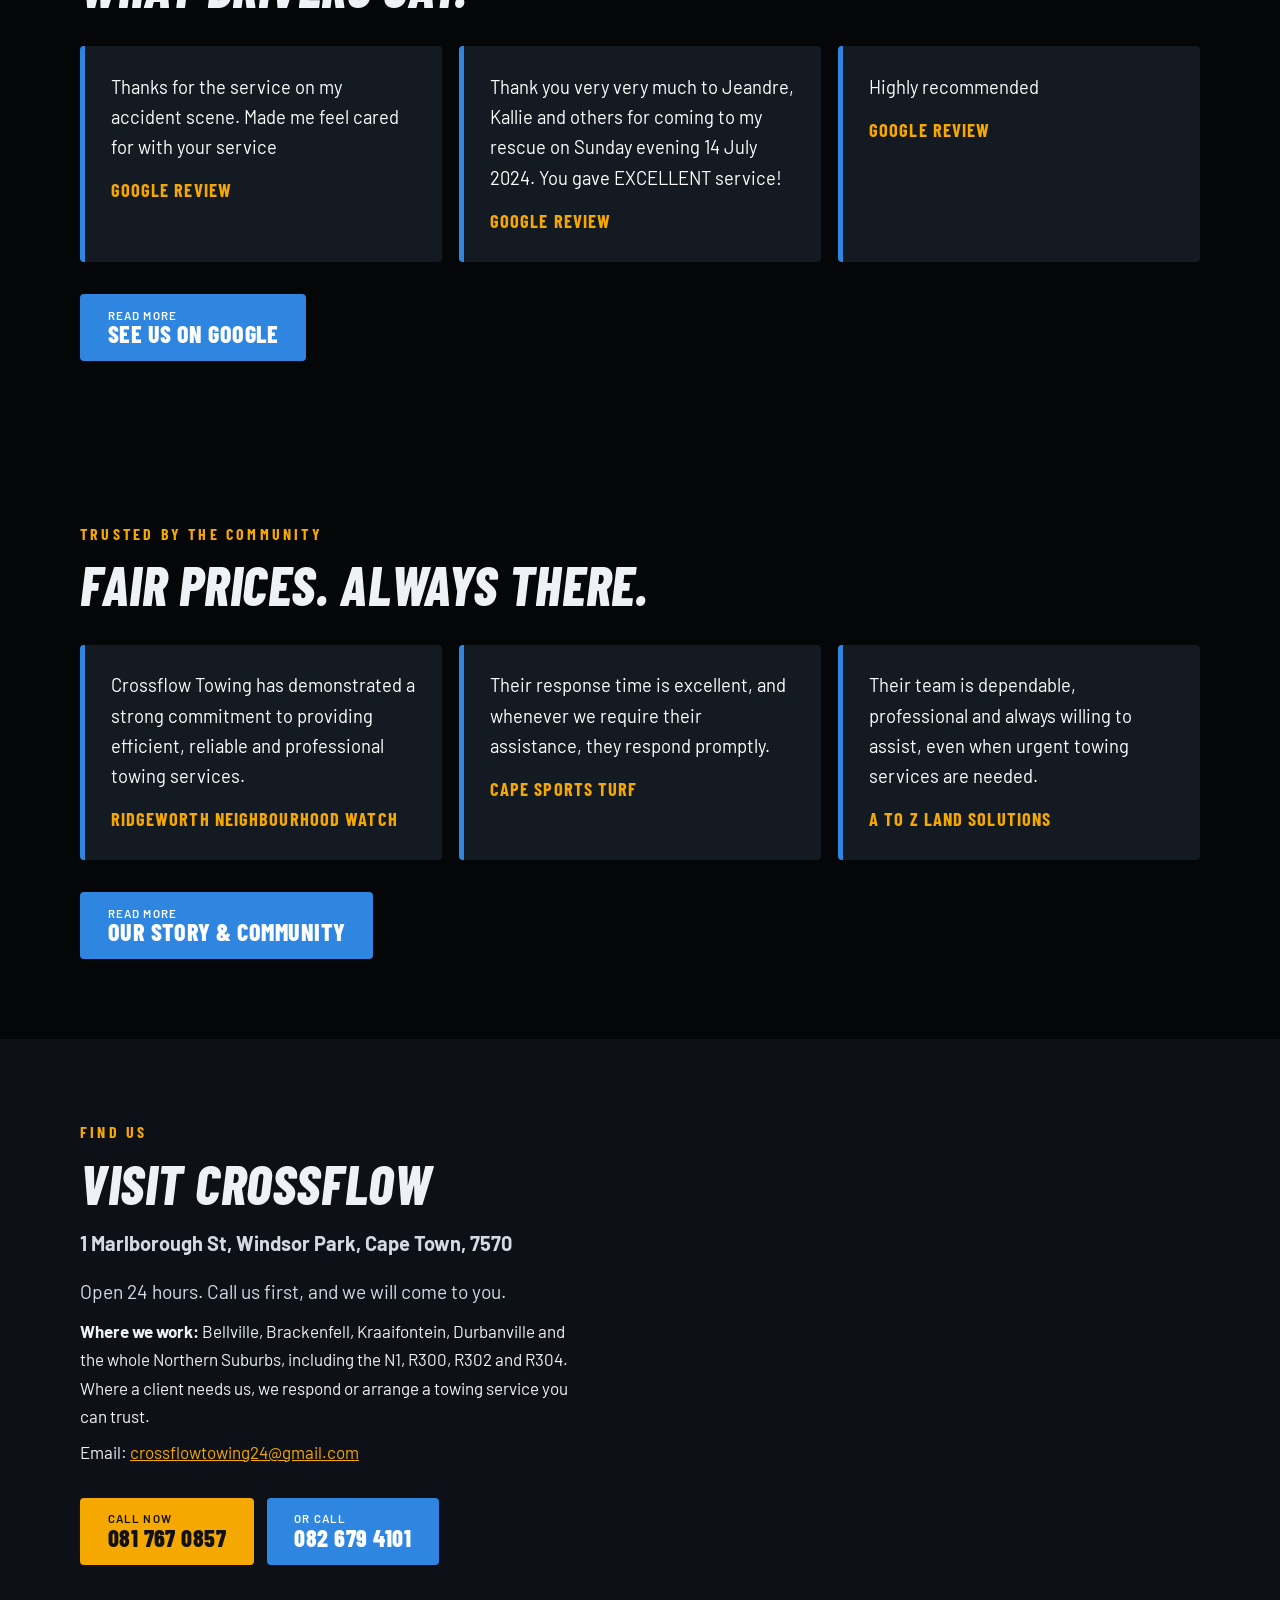
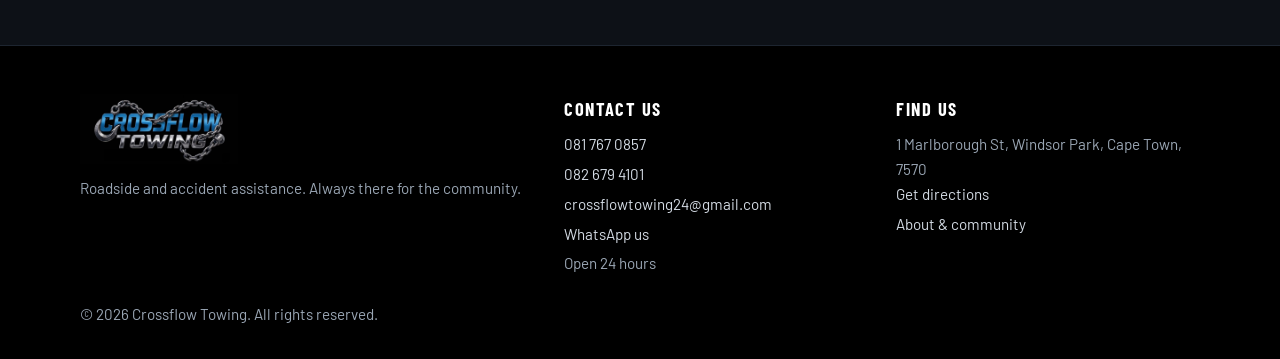
==== commit df7901c6: "Add files via upload" ====
--- a/index.html
+++ b/index.html
@@ -1,6 +1,6 @@
 <!DOCTYPE html>
 <html lang="en"><head><meta charset="utf-8"><meta name="viewport" content="width=device-width, initial-scale=1">
-<title>Crossflow Towing | Roadside & Accident Assistance, Cape Town</title><meta name="description" content="Crossflow Towing: roadside assistance, towing, flat wheels, fuel assist, jumpstarts, mechanical breakdowns and accident recovery in Cape Town. On the majority of insurance panels."><link rel="icon" href="logo.png">
+<title>Crossflow Towing | Roadside & Accident Assistance, Cape Town</title><meta name="description" content="Crossflow Towing: roadside assistance, towing, flat wheels, fuel assist, jumpstarts, mechanical breakdowns and accident recovery in Cape Town and the Northern Suburbs. On the majority of insurance panels."><link rel="icon" href="logo.png">
 <meta property="og:type" content="website"><meta property="og:title" content="Crossflow Towing | 24-hour roadside & accident assistance"><meta property="og:description" content="Towing, jumpstarts, fuel assist, flat wheels and accident recovery in Cape Town. Open 24 hours. On the majority of insurance panels."><meta property="og:url" content="https://crossflow-towing.jamiedreyer7.workers.dev/"><meta property="og:image" content="https://crossflow-towing.jamiedreyer7.workers.dev/truck-hero.jpg"><meta name="twitter:card" content="summary_large_image"><meta name="theme-color" content="#000000">
 <link rel="preconnect" href="https://fonts.googleapis.com"><link rel="preconnect" href="https://fonts.gstatic.com" crossorigin>
 <link href="https://fonts.googleapis.com/css2?family=Barlow+Condensed:ital,wght@0,700;1,700;1,800&family=Barlow:wght@400;600&display=swap" rel="stylesheet">
@@ -13,6 +13,7 @@
 <p class="lead">Prompt, fair and professional roadside assistance, towing and accident recovery in and around Cape Town.</p>
 <div class="cta"><a class="btn" href="tel:+27817670857"><small>Call now</small>081 767 0857</a><a class="btn blue" href="tel:+27826794101"><small>Or call</small>082 679 4101</a><a class="btn" href="https://wa.me/27817670857?text=Hi%20Crossflow%2C%20I%20need%20roadside%20assistance.%20I%27ll%20send%20my%20location%20pin." target="_blank" rel="noopener" style="background:#25D366;color:#fff;border-color:#25D366"><small>Send your location</small>WhatsApp us</a></div><span class="badge">Open 24 hours</span></div></div>
 <div class="hazard"></div>
+<div style="background:#0b0b0b;border-bottom:1px solid rgba(255,255,255,.08)"><div class="wrap" style="display:grid;grid-template-columns:repeat(auto-fit,minmax(130px,1fr));gap:.5rem;padding-top:1.1rem;padding-bottom:1.1rem"><div style="text-align:center;padding:.4rem .5rem"><div style="font-family:var(--head);font-size:2.4rem;line-height:1;font-weight:800;font-style:italic;color:var(--amber)">30+</div><div style="font-size:.85rem;letter-spacing:.08em;text-transform:uppercase;opacity:.85;margin-top:.3rem">Years towing experience</div></div><div style="text-align:center;padding:.4rem .5rem"><div style="font-family:var(--head);font-size:2.4rem;line-height:1;font-weight:800;font-style:italic;color:var(--amber)">9+</div><div style="font-size:.85rem;letter-spacing:.08em;text-transform:uppercase;opacity:.85;margin-top:.3rem">Years Crossflow on the road</div></div><div style="text-align:center;padding:.4rem .5rem"><div style="font-family:var(--head);font-size:2.4rem;line-height:1;font-weight:800;font-style:italic;color:var(--amber)">13</div><div style="font-size:.85rem;letter-spacing:.08em;text-transform:uppercase;opacity:.85;margin-top:.3rem">Tow trucks</div></div><div style="text-align:center;padding:.4rem .5rem"><div style="font-family:var(--head);font-size:2.4rem;line-height:1;font-weight:800;font-style:italic;color:var(--amber)">24/7</div><div style="font-size:.85rem;letter-spacing:.08em;text-transform:uppercase;opacity:.85;margin-top:.3rem">Always open</div></div></div></div>
 <section><div class="wrap"><span class="eyebrow">What we do</span><h2>Help, wherever you are stuck.</h2>
 <div class="grid3">
 <div class="card"><h3>Flat wheel changes</h3><p>Puncture on the road? We will get you rolling again.</p></div>
@@ -25,6 +26,7 @@
 <div class="band"><div class="wrap"><div><h2>On the majority of insurance panels</h2><p>Broken down or in an accident? Ask your insurer to send Crossflow Towing, or call us and ask how we can help.</p></div>
 <a class="btn" href="tel:+27817670857"><small>Call now</small>081 767 0857</a></div></div>
 <section class="panel"><div class="wrap"><span class="eyebrow">On the job</span><h2>Our trucks. Our work.</h2>
+<p class="lead" style="margin-bottom:1.2rem">13 tow trucks, 2 rollbacks and 3 trailers, plus a bike trailer and a piggy-back trailer, ready for whatever needs moving.</p>
 <div class="gallery">
 <img src="truck-hero.jpg" alt="Crossflow Towing flatbed truck carrying a white Toyota Fortuner" loading="lazy">
 <img src="accident-night.jpg" alt="Accident-damaged car recovered at night on a Crossflow Towing flatbed" loading="lazy">
@@ -46,6 +48,7 @@
 <div class="cta"><a class="btn blue" href="about.html"><small>Read more</small>Our story &amp; community</a></div></div></section>
 <section class="panel" id="find"><div class="wrap find"><div><span class="eyebrow">Find us</span><h2>Visit Crossflow</h2>
 <address><strong>1 Marlborough St, Windsor Park, Cape Town, 7570</strong></address><p class="lead">Open 24 hours. Call us first, and we will come to you.</p>
+<p style="margin-top:.6rem"><strong>Where we work:</strong> Bellville, Brackenfell, Kraaifontein, Durbanville and the whole Northern Suburbs, including the N1, R300, R302 and R304. Where a client needs us, we respond or arrange a towing service you can trust.</p>
 <p style="margin-top:.5rem">Email: <a href="mailto:crossflowtowing24@gmail.com" style="color:var(--amber);word-break:break-all">crossflowtowing24@gmail.com</a></p><div class="cta"><a class="btn" href="tel:+27817670857"><small>Call now</small>081 767 0857</a><a class="btn blue" href="tel:+27826794101"><small>Or call</small>082 679 4101</a></div></div>
 <iframe class="map" title="Map showing Crossflow Towing at 1 Marlborough St, Windsor Park" loading="lazy" referrerpolicy="no-referrer-when-downgrade" src="https://www.google.com/maps?q=Crossflow+Towing%2C+1+Marlborough+St%2C+Windsor+Park%2C+Cape+Town%2C+7570&amp;output=embed"></iframe></div></section>
 </main>
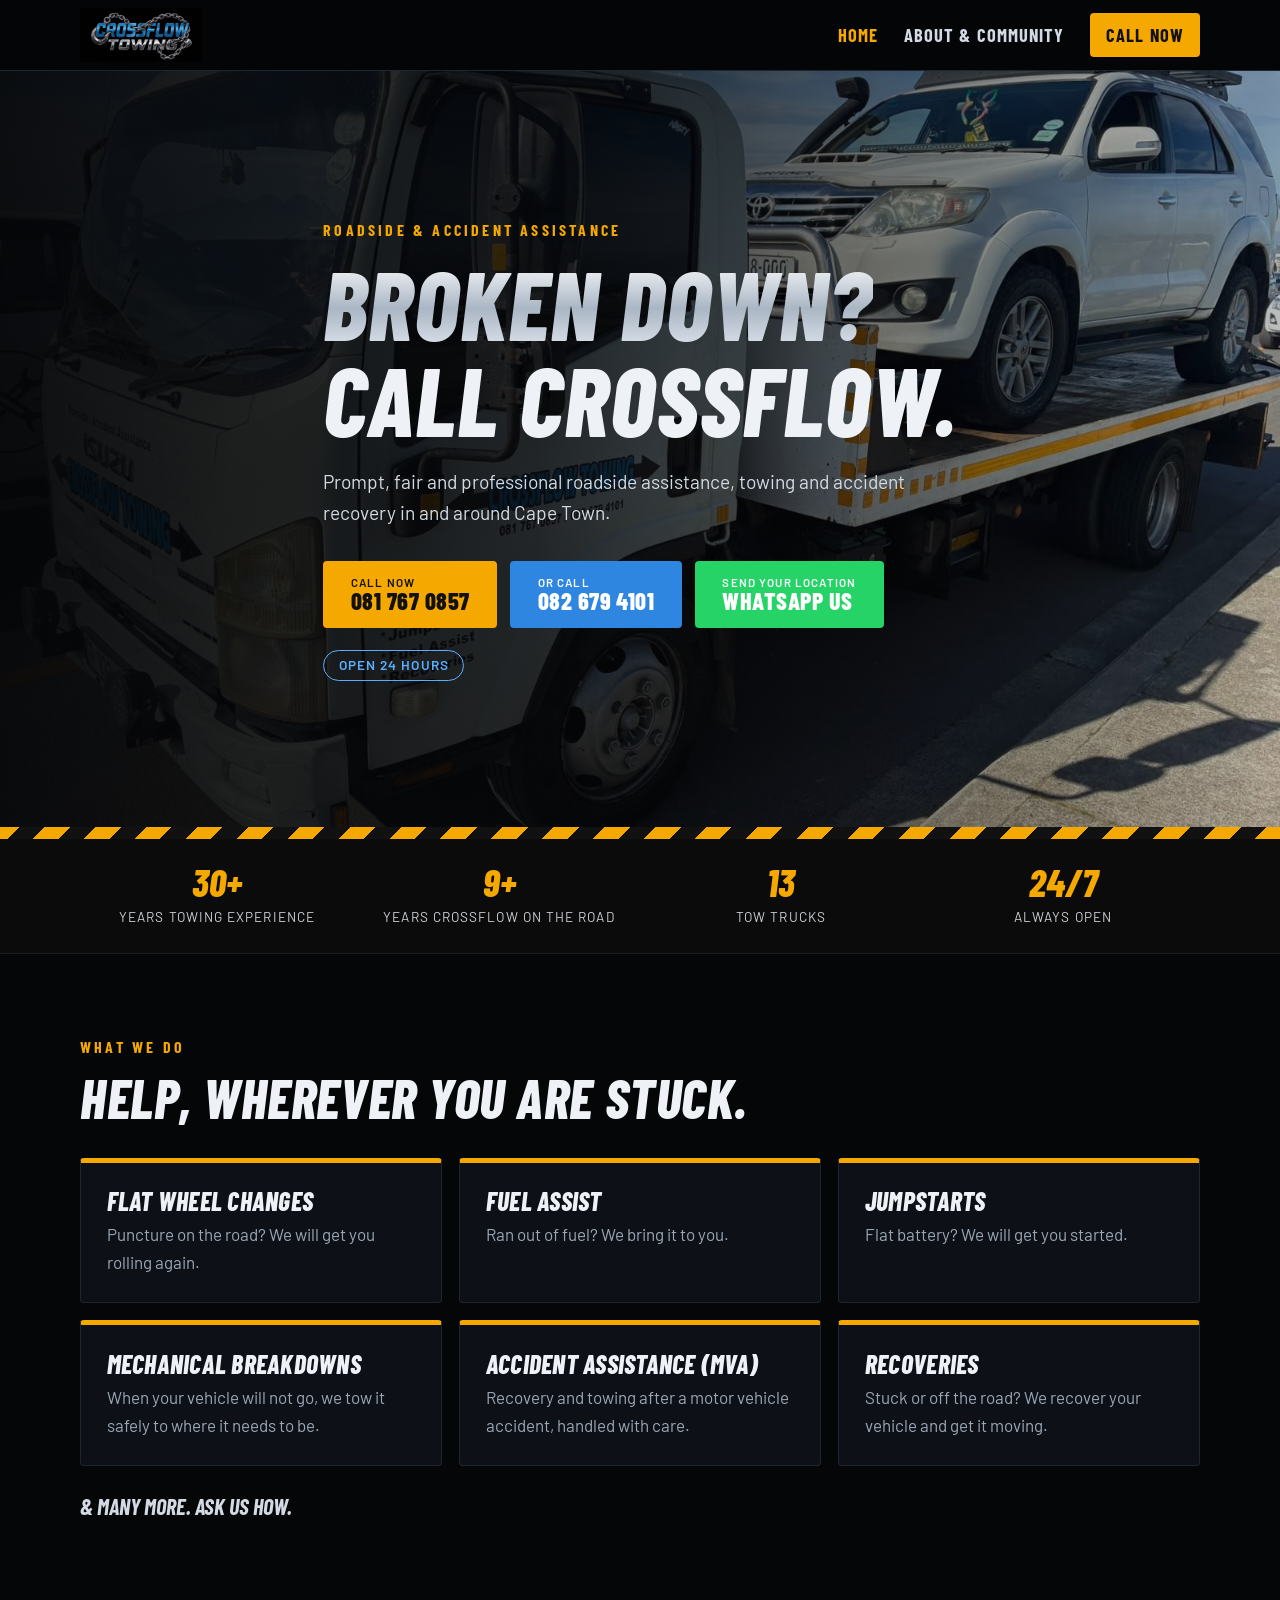
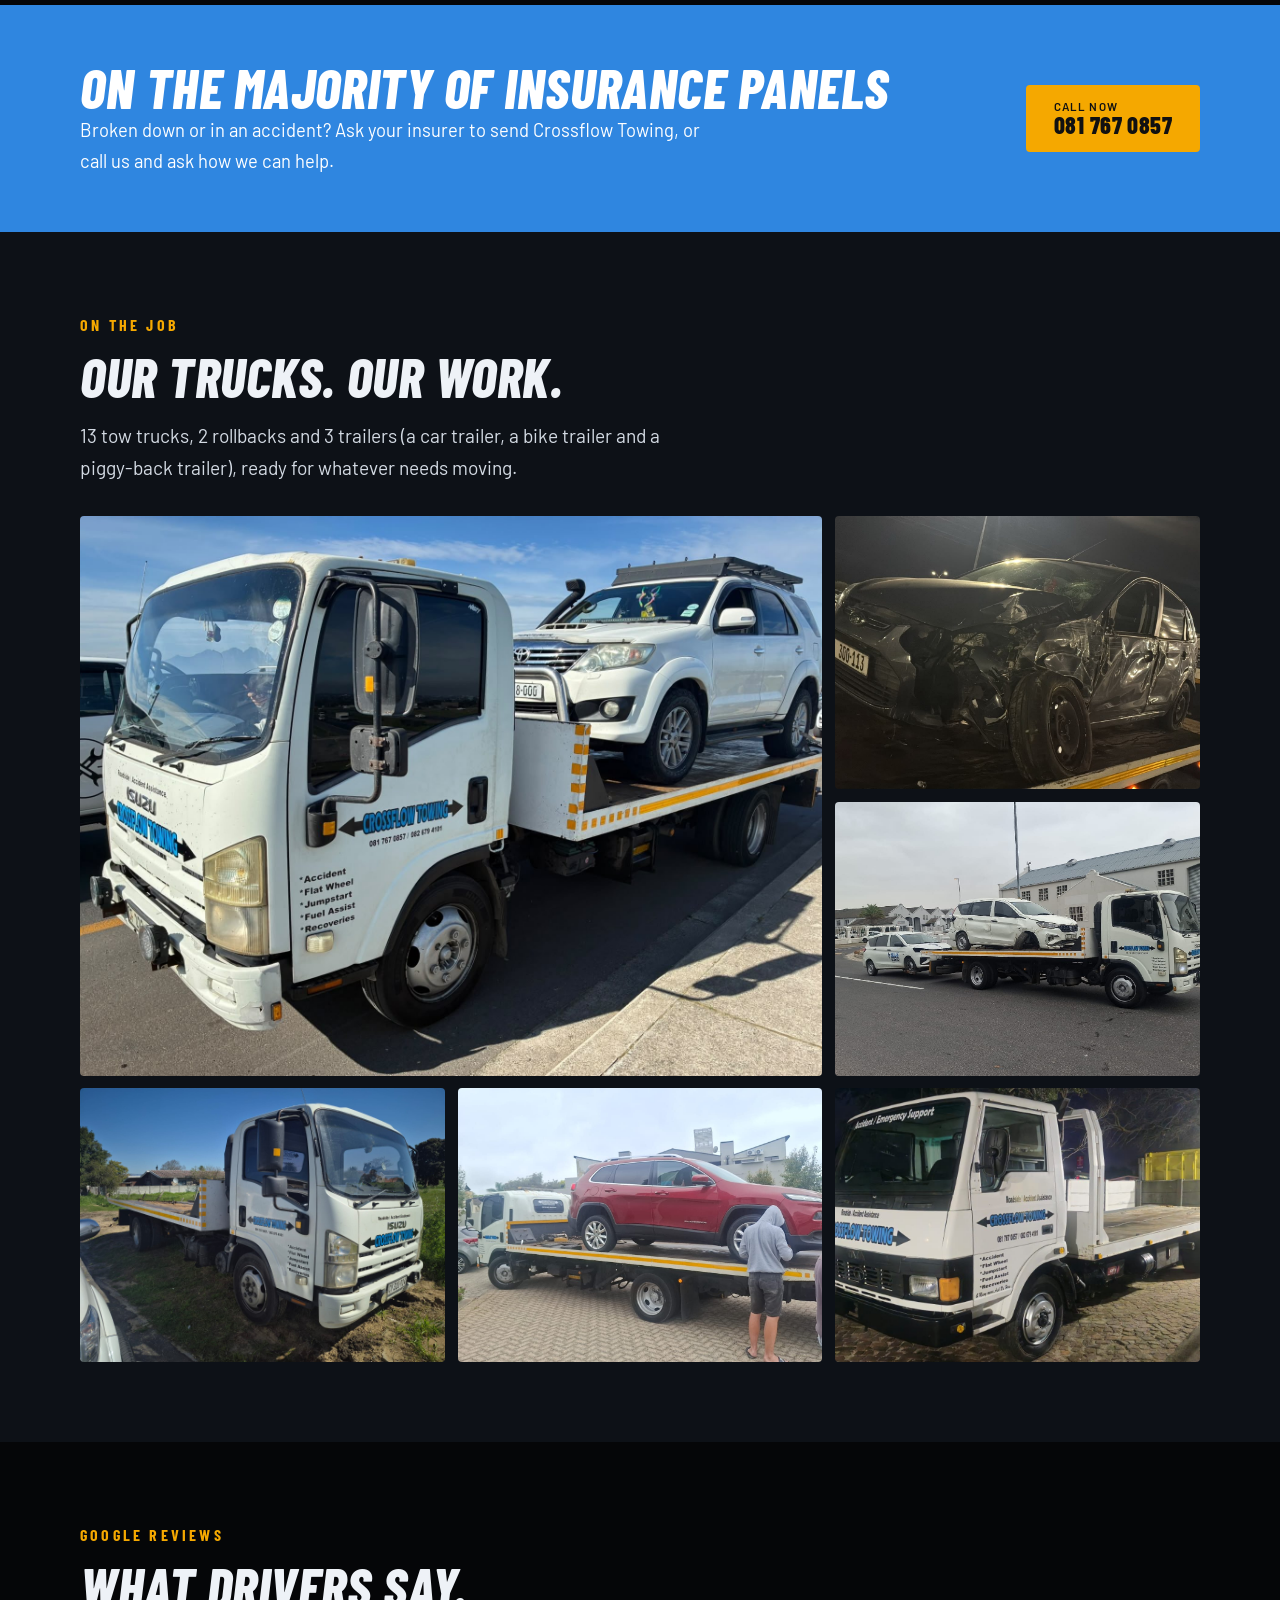
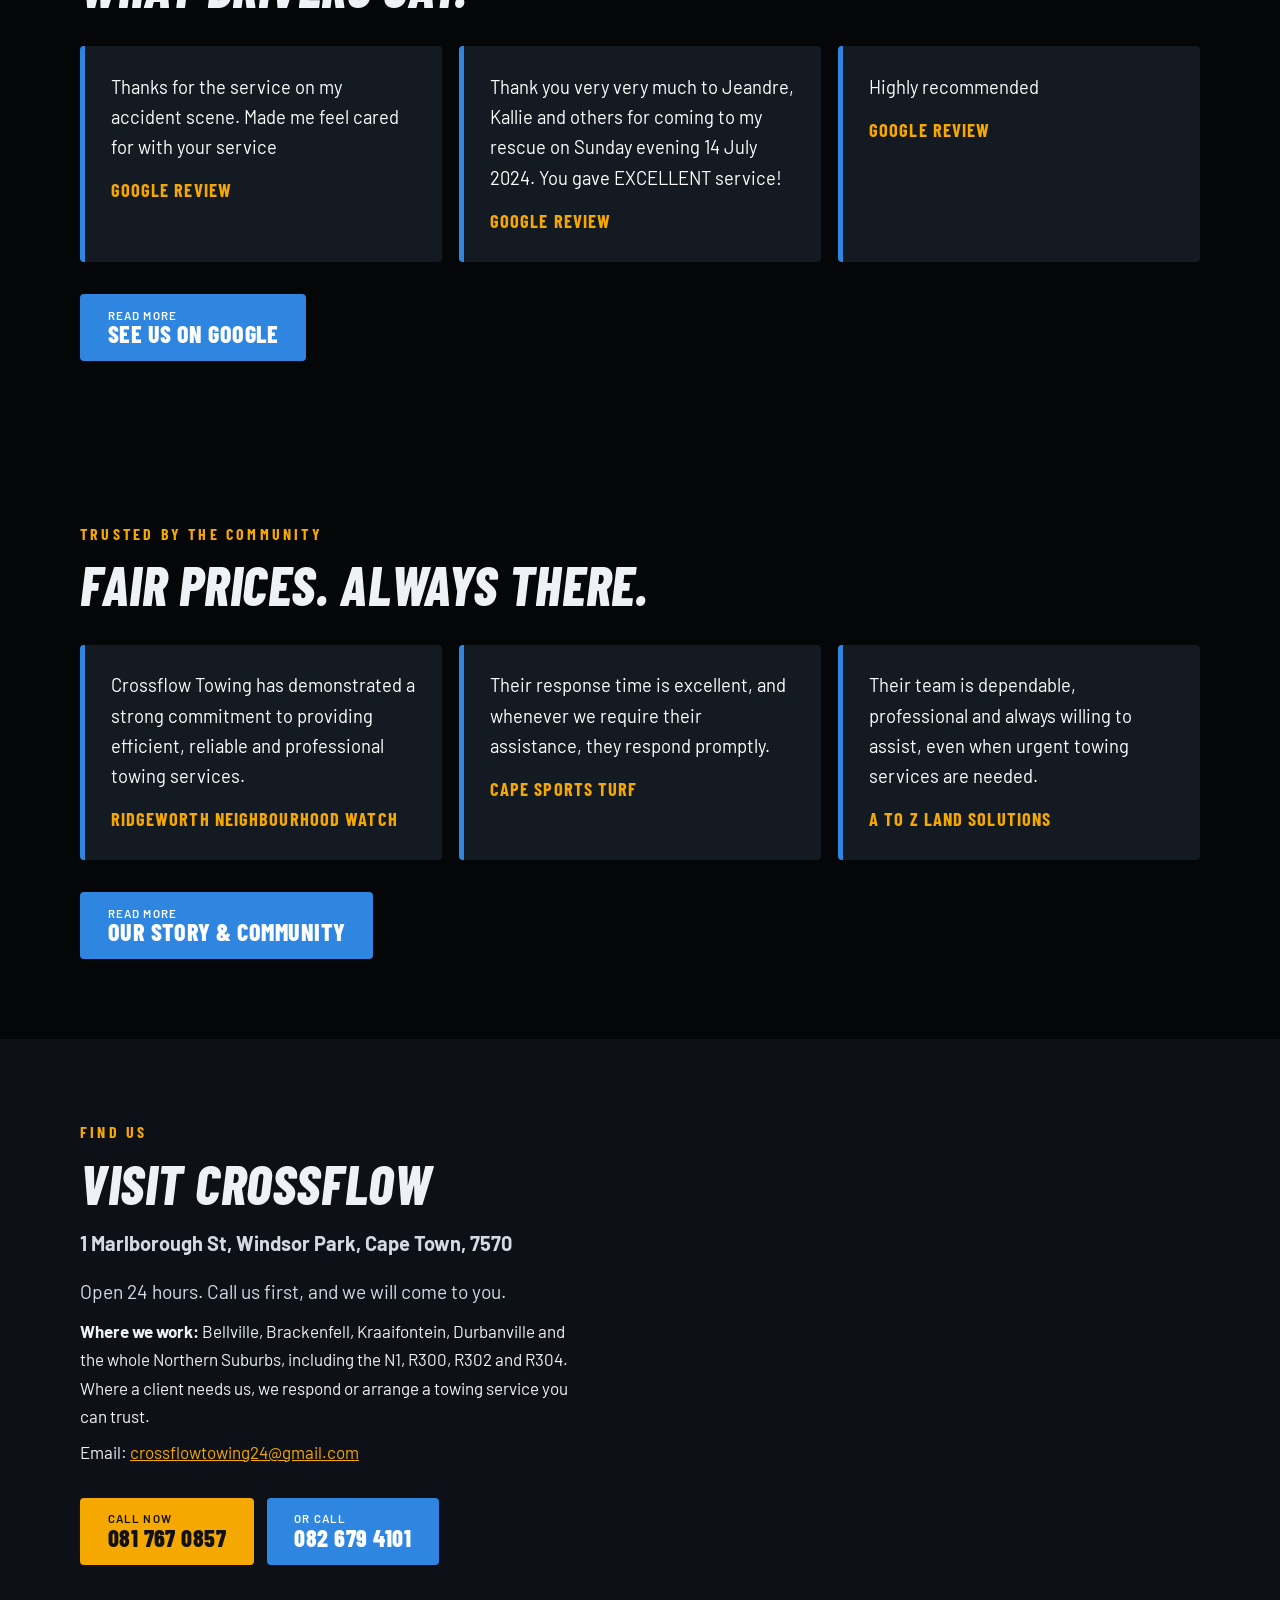
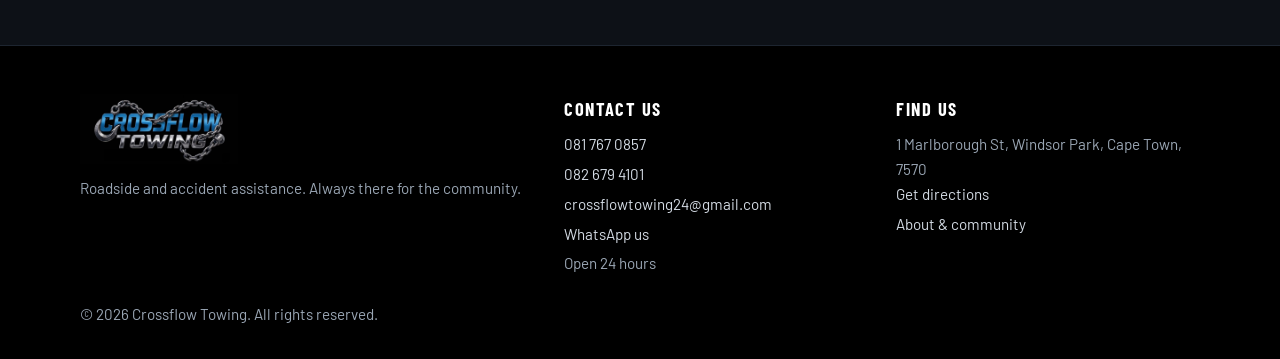
==== commit ac4a2904: "Add files via upload" ====
--- a/index.html
+++ b/index.html
@@ -26,7 +26,7 @@
 <div class="band"><div class="wrap"><div><h2>On the majority of insurance panels</h2><p>Broken down or in an accident? Ask your insurer to send Crossflow Towing, or call us and ask how we can help.</p></div>
 <a class="btn" href="tel:+27817670857"><small>Call now</small>081 767 0857</a></div></div>
 <section class="panel"><div class="wrap"><span class="eyebrow">On the job</span><h2>Our trucks. Our work.</h2>
-<p class="lead" style="margin-bottom:1.2rem">13 tow trucks, 2 rollbacks and 3 trailers, plus a bike trailer and a piggy-back trailer, ready for whatever needs moving.</p>
+<p class="lead" style="margin-bottom:1.2rem">13 tow trucks, 2 rollbacks and 3 trailers (a car trailer, a bike trailer and a piggy-back trailer), ready for whatever needs moving.</p>
 <div class="gallery">
 <img src="truck-hero.jpg" alt="Crossflow Towing flatbed truck carrying a white Toyota Fortuner" loading="lazy">
 <img src="accident-night.jpg" alt="Accident-damaged car recovered at night on a Crossflow Towing flatbed" loading="lazy">
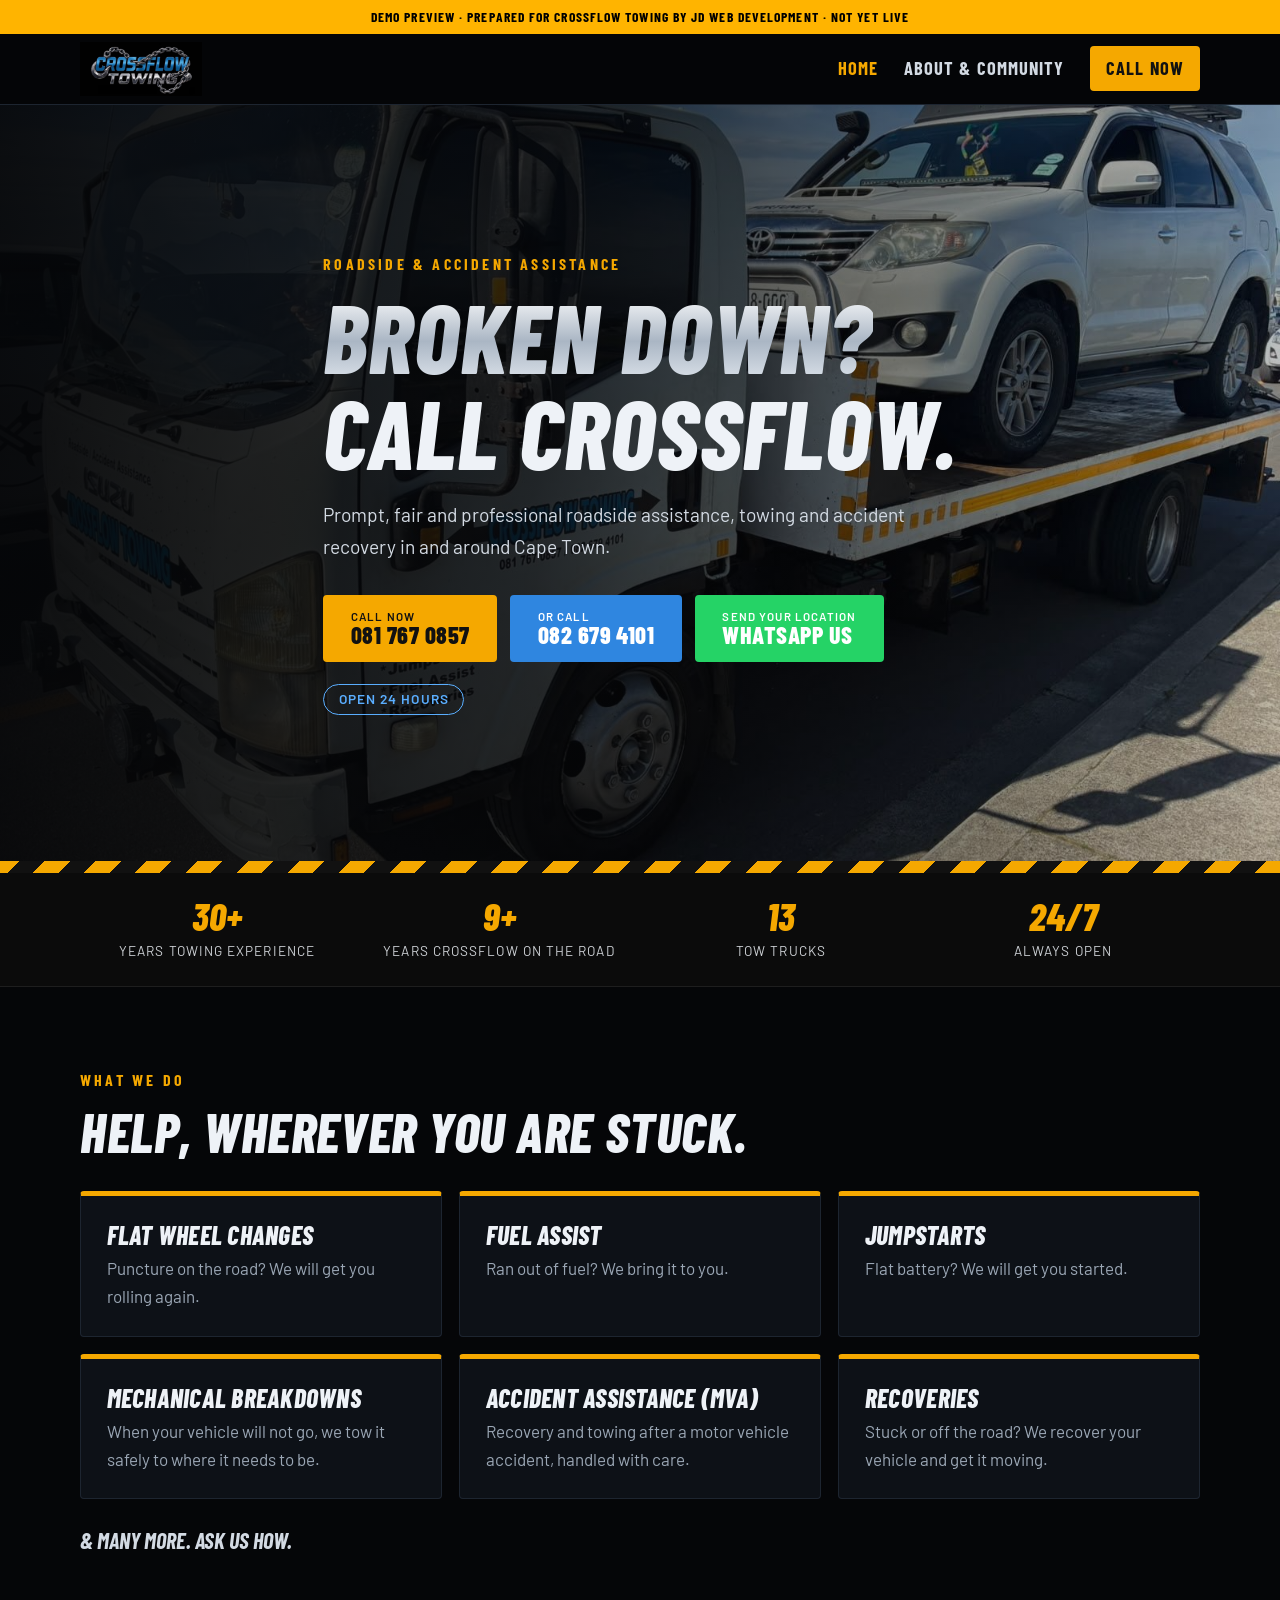
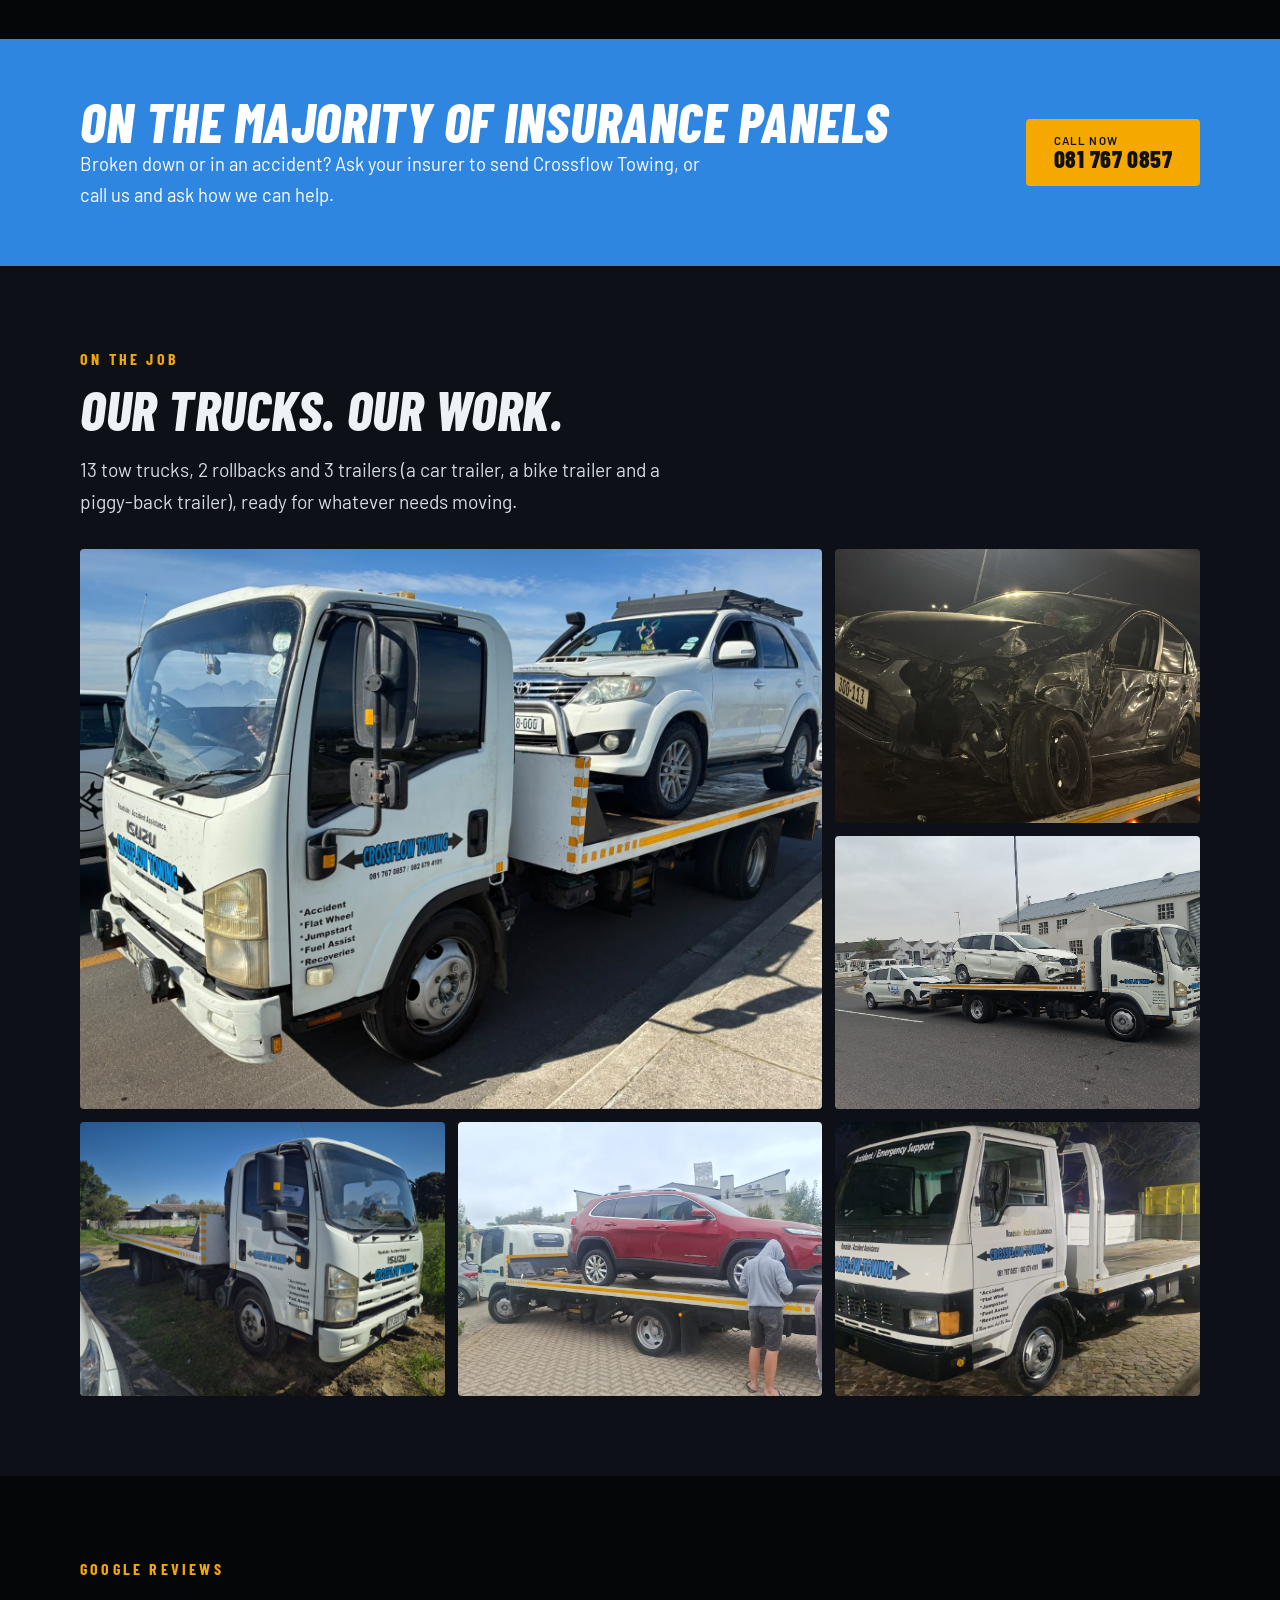
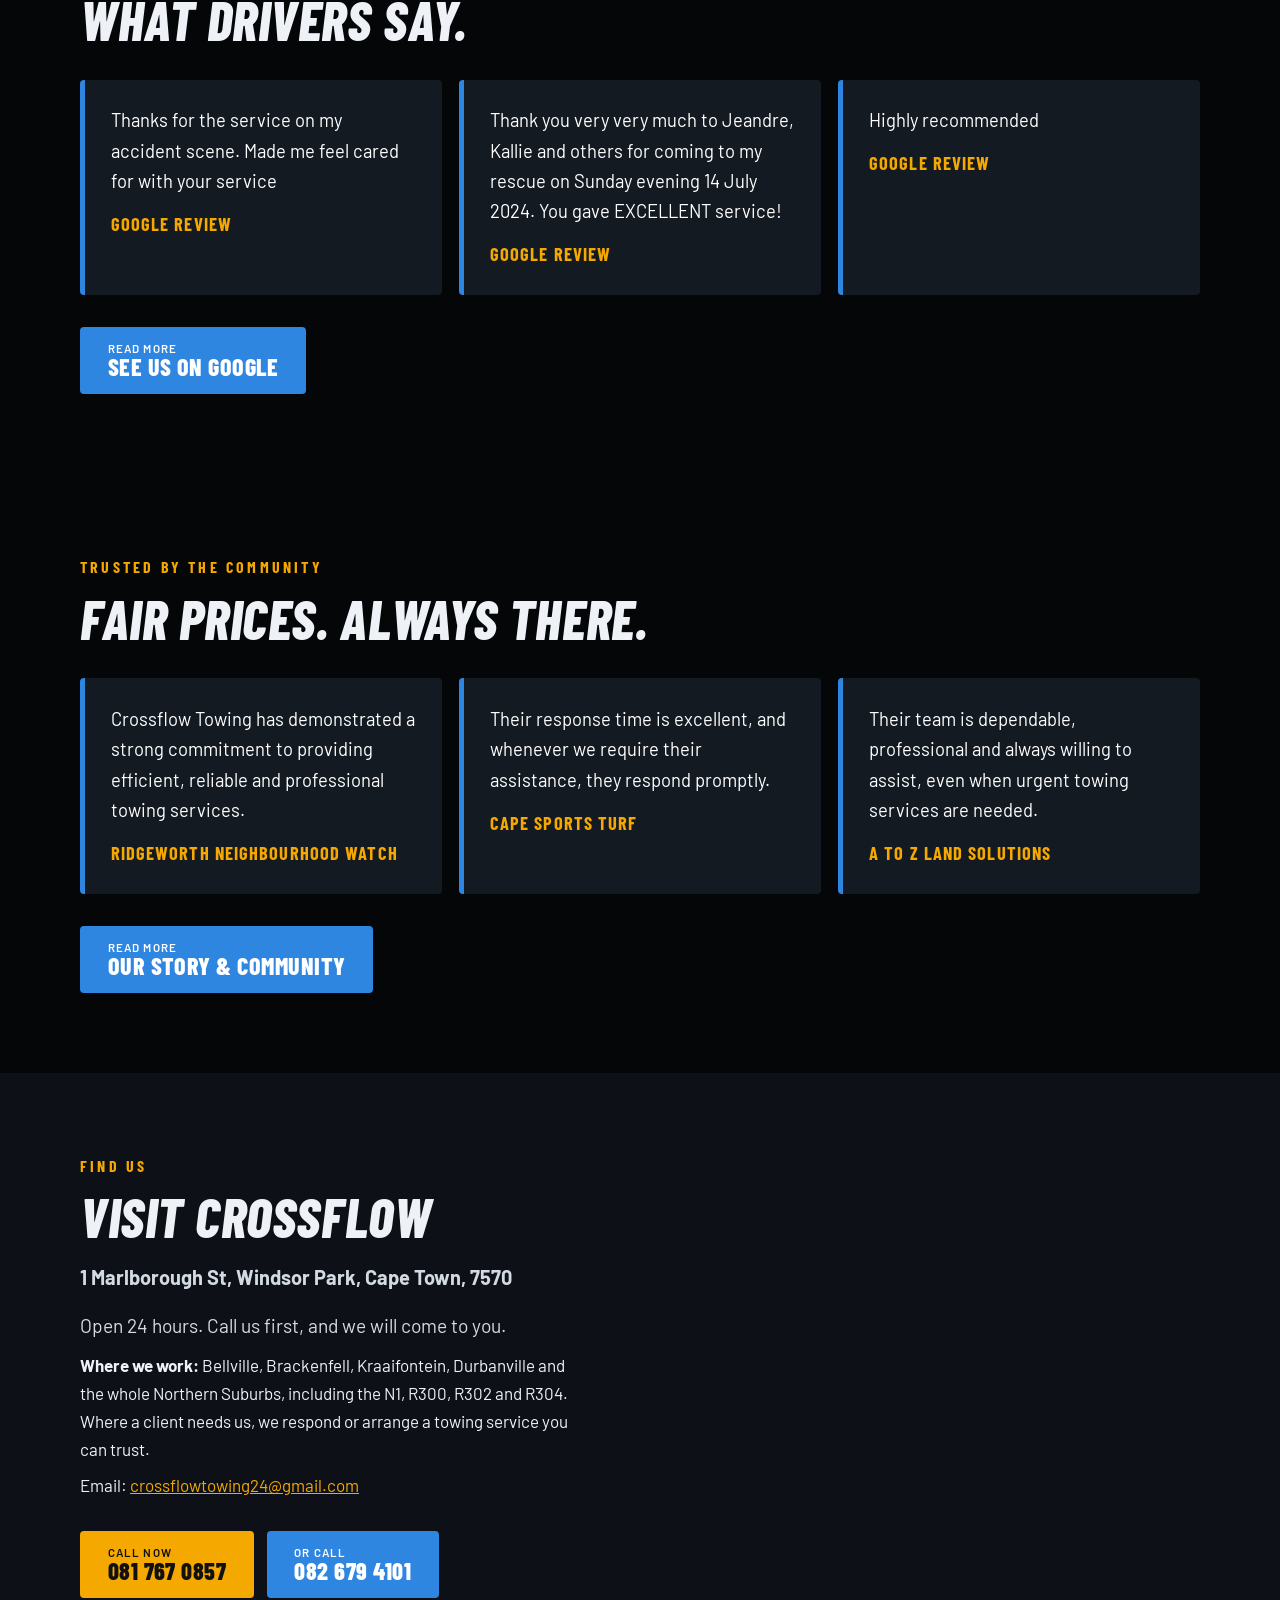
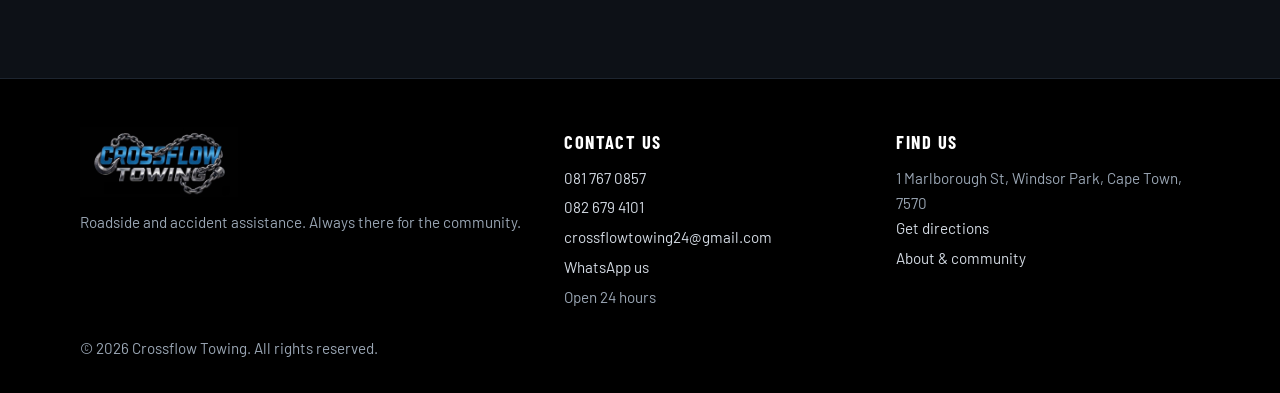
==== commit 9b01dda9: "Add files via upload" ====
--- a/index.html
+++ b/index.html
@@ -1,61 +1,64 @@
-<!DOCTYPE html>
-<html lang="en"><head><meta charset="utf-8"><meta name="viewport" content="width=device-width, initial-scale=1">
-<title>Crossflow Towing | Roadside & Accident Assistance, Cape Town</title><meta name="description" content="Crossflow Towing: roadside assistance, towing, flat wheels, fuel assist, jumpstarts, mechanical breakdowns and accident recovery in Cape Town and the Northern Suburbs. On the majority of insurance panels."><link rel="icon" href="logo.png">
-<meta property="og:type" content="website"><meta property="og:title" content="Crossflow Towing | 24-hour roadside & accident assistance"><meta property="og:description" content="Towing, jumpstarts, fuel assist, flat wheels and accident recovery in Cape Town. Open 24 hours. On the majority of insurance panels."><meta property="og:url" content="https://crossflow-towing.jamiedreyer7.workers.dev/"><meta property="og:image" content="https://crossflow-towing.jamiedreyer7.workers.dev/truck-hero.jpg"><meta name="twitter:card" content="summary_large_image"><meta name="theme-color" content="#000000">
-<link rel="preconnect" href="https://fonts.googleapis.com"><link rel="preconnect" href="https://fonts.gstatic.com" crossorigin>
-<link href="https://fonts.googleapis.com/css2?family=Barlow+Condensed:ital,wght@0,700;1,700;1,800&family=Barlow:wght@400;600&display=swap" rel="stylesheet">
-<link rel="stylesheet" href="style.css"></head><body>
-<header><div class="wrap"><a href="index.html" aria-label="Crossflow Towing home"><img src="logo.png" alt="Crossflow Towing"></a>
-<nav><a href="index.html" aria-current="page" class="keep">Home</a><a href="about.html" class="keep">About &amp; community</a><a class="call" href="tel:+27817670857">Call now</a></nav></div></header>
-<main>
-<div class="hero"><div class="wrap"><span class="eyebrow">Roadside &amp; accident assistance</span>
-<h1><span class="chrome">Broken down?</span><br>Call Crossflow.</h1>
-<p class="lead">Prompt, fair and professional roadside assistance, towing and accident recovery in and around Cape Town.</p>
-<div class="cta"><a class="btn" href="tel:+27817670857"><small>Call now</small>081 767 0857</a><a class="btn blue" href="tel:+27826794101"><small>Or call</small>082 679 4101</a><a class="btn" href="https://wa.me/27817670857?text=Hi%20Crossflow%2C%20I%20need%20roadside%20assistance.%20I%27ll%20send%20my%20location%20pin." target="_blank" rel="noopener" style="background:#25D366;color:#fff;border-color:#25D366"><small>Send your location</small>WhatsApp us</a></div><span class="badge">Open 24 hours</span></div></div>
-<div class="hazard"></div>
-<div style="background:#0b0b0b;border-bottom:1px solid rgba(255,255,255,.08)"><div class="wrap" style="display:grid;grid-template-columns:repeat(auto-fit,minmax(130px,1fr));gap:.5rem;padding-top:1.1rem;padding-bottom:1.1rem"><div style="text-align:center;padding:.4rem .5rem"><div style="font-family:var(--head);font-size:2.4rem;line-height:1;font-weight:800;font-style:italic;color:var(--amber)">30+</div><div style="font-size:.85rem;letter-spacing:.08em;text-transform:uppercase;opacity:.85;margin-top:.3rem">Years towing experience</div></div><div style="text-align:center;padding:.4rem .5rem"><div style="font-family:var(--head);font-size:2.4rem;line-height:1;font-weight:800;font-style:italic;color:var(--amber)">9+</div><div style="font-size:.85rem;letter-spacing:.08em;text-transform:uppercase;opacity:.85;margin-top:.3rem">Years Crossflow on the road</div></div><div style="text-align:center;padding:.4rem .5rem"><div style="font-family:var(--head);font-size:2.4rem;line-height:1;font-weight:800;font-style:italic;color:var(--amber)">13</div><div style="font-size:.85rem;letter-spacing:.08em;text-transform:uppercase;opacity:.85;margin-top:.3rem">Tow trucks</div></div><div style="text-align:center;padding:.4rem .5rem"><div style="font-family:var(--head);font-size:2.4rem;line-height:1;font-weight:800;font-style:italic;color:var(--amber)">24/7</div><div style="font-size:.85rem;letter-spacing:.08em;text-transform:uppercase;opacity:.85;margin-top:.3rem">Always open</div></div></div></div>
-<section><div class="wrap"><span class="eyebrow">What we do</span><h2>Help, wherever you are stuck.</h2>
-<div class="grid3">
-<div class="card"><h3>Flat wheel changes</h3><p>Puncture on the road? We will get you rolling again.</p></div>
-<div class="card"><h3>Fuel assist</h3><p>Ran out of fuel? We bring it to you.</p></div>
-<div class="card"><h3>Jumpstarts</h3><p>Flat battery? We will get you started.</p></div>
-<div class="card"><h3>Mechanical breakdowns</h3><p>When your vehicle will not go, we tow it safely to where it needs to be.</p></div>
-<div class="card"><h3>Accident assistance (MVA)</h3><p>Recovery and towing after a motor vehicle accident, handled with care.</p></div>
-<div class="card"><h3>Recoveries</h3><p>Stuck or off the road? We recover your vehicle and get it moving.</p></div>
-</div><p class="more">&amp; many more. Ask us how.</p></div></section>
-<div class="band"><div class="wrap"><div><h2>On the majority of insurance panels</h2><p>Broken down or in an accident? Ask your insurer to send Crossflow Towing, or call us and ask how we can help.</p></div>
-<a class="btn" href="tel:+27817670857"><small>Call now</small>081 767 0857</a></div></div>
-<section class="panel"><div class="wrap"><span class="eyebrow">On the job</span><h2>Our trucks. Our work.</h2>
-<p class="lead" style="margin-bottom:1.2rem">13 tow trucks, 2 rollbacks and 3 trailers (a car trailer, a bike trailer and a piggy-back trailer), ready for whatever needs moving.</p>
-<div class="gallery">
-<img src="truck-hero.jpg" alt="Crossflow Towing flatbed truck carrying a white Toyota Fortuner" loading="lazy">
-<img src="accident-night.jpg" alt="Accident-damaged car recovered at night on a Crossflow Towing flatbed" loading="lazy">
-<img src="two-cars.jpg" alt="Crossflow Towing truck carrying two vehicles" loading="lazy">
-<img src="fleet-isuzu.jpg" alt="Crossflow Towing Isuzu flatbed truck" loading="lazy">
-<img src="suv-recovery.jpg" alt="Crossflow Towing truck transporting a red Jeep Cherokee" loading="lazy">
-<img src="fleet-tata.jpg" alt="Crossflow Towing Tata flatbed truck" loading="lazy">
-</div></div></section>
-<section><div class="wrap"><span class="eyebrow">Google reviews</span><h2>What drivers say.</h2>
-<div class="trust">
-<div class="quote"><p>Thanks for the service on my accident scene. Made me feel cared for with your service</p><cite>Google review</cite></div>
-<div class="quote"><p>Thank you very very much to Jeandre, Kallie and others for coming to my rescue on Sunday evening 14 July 2024. You gave EXCELLENT service!</p><cite>Google review</cite></div>
-<div class="quote"><p>Highly recommended</p><cite>Google review</cite></div></div>
-<div class="cta"><a class="btn blue" href="https://www.google.com/maps/search/?api=1&amp;query=Crossflow+Towing&amp;query_place_id=ChIJxw__L81RzB0R3WrEy9-el8g" target="_blank" rel="noopener"><small>Read more</small>See us on Google</a></div></div></section>
-<section><div class="wrap"><span class="eyebrow">Trusted by the community</span><h2>Fair prices. Always there.</h2>
-<div class="trust"><div class="quote"><p>Crossflow Towing has demonstrated a strong commitment to providing efficient, reliable and professional towing services.</p><cite>Ridgeworth Neighbourhood Watch</cite></div>
-<div class="quote"><p>Their response time is excellent, and whenever we require their assistance, they respond promptly.</p><cite>Cape Sports Turf</cite></div>
-<div class="quote"><p>Their team is dependable, professional and always willing to assist, even when urgent towing services are needed.</p><cite>A to Z Land Solutions</cite></div></div>
-<div class="cta"><a class="btn blue" href="about.html"><small>Read more</small>Our story &amp; community</a></div></div></section>
-<section class="panel" id="find"><div class="wrap find"><div><span class="eyebrow">Find us</span><h2>Visit Crossflow</h2>
-<address><strong>1 Marlborough St, Windsor Park, Cape Town, 7570</strong></address><p class="lead">Open 24 hours. Call us first, and we will come to you.</p>
-<p style="margin-top:.6rem"><strong>Where we work:</strong> Bellville, Brackenfell, Kraaifontein, Durbanville and the whole Northern Suburbs, including the N1, R300, R302 and R304. Where a client needs us, we respond or arrange a towing service you can trust.</p>
-<p style="margin-top:.5rem">Email: <a href="mailto:crossflowtowing24@gmail.com" style="color:var(--amber);word-break:break-all">crossflowtowing24@gmail.com</a></p><div class="cta"><a class="btn" href="tel:+27817670857"><small>Call now</small>081 767 0857</a><a class="btn blue" href="tel:+27826794101"><small>Or call</small>082 679 4101</a></div></div>
-<iframe class="map" title="Map showing Crossflow Towing at 1 Marlborough St, Windsor Park" loading="lazy" referrerpolicy="no-referrer-when-downgrade" src="https://www.google.com/maps?q=Crossflow+Towing%2C+1+Marlborough+St%2C+Windsor+Park%2C+Cape+Town%2C+7570&amp;output=embed"></iframe></div></section>
-</main>
-<footer><div class="wrap"><div class="fgrid">
-<div><img src="logo.png" alt="Crossflow Towing"><p>Roadside and accident assistance. Always there for the community.</p></div>
-<div><h4>Contact us</h4><a href="tel:+27817670857">081 767 0857</a><a href="tel:+27826794101">082 679 4101</a><a href="mailto:crossflowtowing24@gmail.com" style="word-break:break-all">crossflowtowing24@gmail.com</a><a href="https://wa.me/27817670857?text=Hi%20Crossflow%2C%20I%20need%20roadside%20assistance.%20I%27ll%20send%20my%20location%20pin." target="_blank" rel="noopener">WhatsApp us</a><p>Open 24 hours</p></div>
-<div><h4>Find us</h4><p>1 Marlborough St, Windsor Park, Cape Town, 7570</p><a href="https://www.google.com/maps/search/?api=1&amp;query=Crossflow+Towing&amp;query_place_id=ChIJxw__L81RzB0R3WrEy9-el8g" target="_blank" rel="noopener">Get directions</a><a href="about.html">About &amp; community</a></div>
-</div><p>&copy; <span id="yr">2026</span> Crossflow Towing. All rights reserved.</p></div></footer>
-<div class="callbar"><a href="tel:+27817670857">Call 081 767 0857</a><a href="https://wa.me/27817670857?text=Hi%20Crossflow%2C%20I%20need%20roadside%20assistance.%20I%27ll%20send%20my%20location%20pin." target="_blank" rel="noopener" style="background:#25D366;color:#fff">WhatsApp us</a></div>
-<script>document.getElementById("yr").textContent=new Date().getFullYear();</script></body></html>
+<!DOCTYPE html>
+<html lang="en"><head><meta charset="utf-8"><meta name="viewport" content="width=device-width, initial-scale=1">
+<title>Crossflow Towing | Roadside & Accident Assistance, Cape Town</title><meta name="description" content="Crossflow Towing: roadside assistance, towing, flat wheels, fuel assist, jumpstarts, mechanical breakdowns and accident recovery in Cape Town and the Northern Suburbs. On the majority of insurance panels."><link rel="icon" href="logo.png">
+<meta property="og:type" content="website"><meta property="og:title" content="Crossflow Towing | 24-hour roadside & accident assistance"><meta property="og:description" content="Towing, jumpstarts, fuel assist, flat wheels and accident recovery in Cape Town. Open 24 hours. On the majority of insurance panels."><meta property="og:url" content="https://crossflow-towing.jamiedreyer7.workers.dev/"><meta property="og:image" content="https://crossflow-towing.jamiedreyer7.workers.dev/truck-hero.jpg"><meta name="twitter:card" content="summary_large_image"><meta name="theme-color" content="#000000">
+<link rel="preconnect" href="https://fonts.googleapis.com"><link rel="preconnect" href="https://fonts.gstatic.com" crossorigin>
+<link href="https://fonts.googleapis.com/css2?family=Barlow+Condensed:ital,wght@0,700;1,700;1,800&family=Barlow:wght@400;600&display=swap" rel="stylesheet">
+<link rel="stylesheet" href="style.css"></head><body>
+<!-- DEMO RIBBON START: delete this block at launch -->
+<div style="background:#ffb400;color:#000;text-align:center;font-family:var(--head);font-weight:700;letter-spacing:.08em;text-transform:uppercase;font-size:.85rem;line-height:1.3;padding:.5rem 1rem">Demo preview &middot; Prepared for Crossflow Towing by JD Web Development &middot; Not yet live</div>
+<!-- DEMO RIBBON END -->
+<header><div class="wrap"><a href="index.html" aria-label="Crossflow Towing home"><img src="logo.png" alt="Crossflow Towing"></a>
+<nav><a href="index.html" aria-current="page" class="keep">Home</a><a href="about.html" class="keep">About &amp; community</a><a class="call" href="tel:+27817670857">Call now</a></nav></div></header>
+<main>
+<div class="hero"><div class="wrap"><span class="eyebrow">Roadside &amp; accident assistance</span>
+<h1><span class="chrome">Broken down?</span><br>Call Crossflow.</h1>
+<p class="lead">Prompt, fair and professional roadside assistance, towing and accident recovery in and around Cape Town.</p>
+<div class="cta"><a class="btn" href="tel:+27817670857"><small>Call now</small>081 767 0857</a><a class="btn blue" href="tel:+27826794101"><small>Or call</small>082 679 4101</a><a class="btn" href="https://wa.me/27817670857?text=Hi%20Crossflow%2C%20I%20need%20roadside%20assistance.%20I%27ll%20send%20my%20location%20pin." target="_blank" rel="noopener" style="background:#25D366;color:#fff;border-color:#25D366"><small>Send your location</small>WhatsApp us</a></div><span class="badge">Open 24 hours</span></div></div>
+<div class="hazard"></div>
+<div style="background:#0b0b0b;border-bottom:1px solid rgba(255,255,255,.08)"><div class="wrap" style="display:grid;grid-template-columns:repeat(auto-fit,minmax(130px,1fr));gap:.5rem;padding-top:1.1rem;padding-bottom:1.1rem"><div style="text-align:center;padding:.4rem .5rem"><div style="font-family:var(--head);font-size:2.4rem;line-height:1;font-weight:800;font-style:italic;color:var(--amber)">30+</div><div style="font-size:.85rem;letter-spacing:.08em;text-transform:uppercase;opacity:.85;margin-top:.3rem">Years towing experience</div></div><div style="text-align:center;padding:.4rem .5rem"><div style="font-family:var(--head);font-size:2.4rem;line-height:1;font-weight:800;font-style:italic;color:var(--amber)">9+</div><div style="font-size:.85rem;letter-spacing:.08em;text-transform:uppercase;opacity:.85;margin-top:.3rem">Years Crossflow on the road</div></div><div style="text-align:center;padding:.4rem .5rem"><div style="font-family:var(--head);font-size:2.4rem;line-height:1;font-weight:800;font-style:italic;color:var(--amber)">13</div><div style="font-size:.85rem;letter-spacing:.08em;text-transform:uppercase;opacity:.85;margin-top:.3rem">Tow trucks</div></div><div style="text-align:center;padding:.4rem .5rem"><div style="font-family:var(--head);font-size:2.4rem;line-height:1;font-weight:800;font-style:italic;color:var(--amber)">24/7</div><div style="font-size:.85rem;letter-spacing:.08em;text-transform:uppercase;opacity:.85;margin-top:.3rem">Always open</div></div></div></div>
+<section><div class="wrap"><span class="eyebrow">What we do</span><h2>Help, wherever you are stuck.</h2>
+<div class="grid3">
+<div class="card"><h3>Flat wheel changes</h3><p>Puncture on the road? We will get you rolling again.</p></div>
+<div class="card"><h3>Fuel assist</h3><p>Ran out of fuel? We bring it to you.</p></div>
+<div class="card"><h3>Jumpstarts</h3><p>Flat battery? We will get you started.</p></div>
+<div class="card"><h3>Mechanical breakdowns</h3><p>When your vehicle will not go, we tow it safely to where it needs to be.</p></div>
+<div class="card"><h3>Accident assistance (MVA)</h3><p>Recovery and towing after a motor vehicle accident, handled with care.</p></div>
+<div class="card"><h3>Recoveries</h3><p>Stuck or off the road? We recover your vehicle and get it moving.</p></div>
+</div><p class="more">&amp; many more. Ask us how.</p></div></section>
+<div class="band"><div class="wrap"><div><h2>On the majority of insurance panels</h2><p>Broken down or in an accident? Ask your insurer to send Crossflow Towing, or call us and ask how we can help.</p></div>
+<a class="btn" href="tel:+27817670857"><small>Call now</small>081 767 0857</a></div></div>
+<section class="panel"><div class="wrap"><span class="eyebrow">On the job</span><h2>Our trucks. Our work.</h2>
+<p class="lead" style="margin-bottom:1.2rem">13 tow trucks, 2 rollbacks and 3 trailers (a car trailer, a bike trailer and a piggy-back trailer), ready for whatever needs moving.</p>
+<div class="gallery">
+<img src="truck-hero.jpg" alt="Crossflow Towing flatbed truck carrying a white Toyota Fortuner" loading="lazy">
+<img src="accident-night.jpg" alt="Accident-damaged car recovered at night on a Crossflow Towing flatbed" loading="lazy">
+<img src="two-cars.jpg" alt="Crossflow Towing truck carrying two vehicles" loading="lazy">
+<img src="fleet-isuzu.jpg" alt="Crossflow Towing Isuzu flatbed truck" loading="lazy">
+<img src="suv-recovery.jpg" alt="Crossflow Towing truck transporting a red Jeep Cherokee" loading="lazy">
+<img src="fleet-tata.jpg" alt="Crossflow Towing Tata flatbed truck" loading="lazy">
+</div></div></section>
+<section><div class="wrap"><span class="eyebrow">Google reviews</span><h2>What drivers say.</h2>
+<div class="trust">
+<div class="quote"><p>Thanks for the service on my accident scene. Made me feel cared for with your service</p><cite>Google review</cite></div>
+<div class="quote"><p>Thank you very very much to Jeandre, Kallie and others for coming to my rescue on Sunday evening 14 July 2024. You gave EXCELLENT service!</p><cite>Google review</cite></div>
+<div class="quote"><p>Highly recommended</p><cite>Google review</cite></div></div>
+<div class="cta"><a class="btn blue" href="https://www.google.com/maps/search/?api=1&amp;query=Crossflow+Towing&amp;query_place_id=ChIJxw__L81RzB0R3WrEy9-el8g" target="_blank" rel="noopener"><small>Read more</small>See us on Google</a></div></div></section>
+<section><div class="wrap"><span class="eyebrow">Trusted by the community</span><h2>Fair prices. Always there.</h2>
+<div class="trust"><div class="quote"><p>Crossflow Towing has demonstrated a strong commitment to providing efficient, reliable and professional towing services.</p><cite>Ridgeworth Neighbourhood Watch</cite></div>
+<div class="quote"><p>Their response time is excellent, and whenever we require their assistance, they respond promptly.</p><cite>Cape Sports Turf</cite></div>
+<div class="quote"><p>Their team is dependable, professional and always willing to assist, even when urgent towing services are needed.</p><cite>A to Z Land Solutions</cite></div></div>
+<div class="cta"><a class="btn blue" href="about.html"><small>Read more</small>Our story &amp; community</a></div></div></section>
+<section class="panel" id="find"><div class="wrap find"><div><span class="eyebrow">Find us</span><h2>Visit Crossflow</h2>
+<address><strong>1 Marlborough St, Windsor Park, Cape Town, 7570</strong></address><p class="lead">Open 24 hours. Call us first, and we will come to you.</p>
+<p style="margin-top:.6rem"><strong>Where we work:</strong> Bellville, Brackenfell, Kraaifontein, Durbanville and the whole Northern Suburbs, including the N1, R300, R302 and R304. Where a client needs us, we respond or arrange a towing service you can trust.</p>
+<p style="margin-top:.5rem">Email: <a href="mailto:crossflowtowing24@gmail.com" style="color:var(--amber);word-break:break-all">crossflowtowing24@gmail.com</a></p><div class="cta"><a class="btn" href="tel:+27817670857"><small>Call now</small>081 767 0857</a><a class="btn blue" href="tel:+27826794101"><small>Or call</small>082 679 4101</a></div></div>
+<iframe class="map" title="Map showing Crossflow Towing at 1 Marlborough St, Windsor Park" loading="lazy" referrerpolicy="no-referrer-when-downgrade" src="https://www.google.com/maps?q=Crossflow+Towing%2C+1+Marlborough+St%2C+Windsor+Park%2C+Cape+Town%2C+7570&amp;output=embed"></iframe></div></section>
+</main>
+<footer><div class="wrap"><div class="fgrid">
+<div><img src="logo.png" alt="Crossflow Towing"><p>Roadside and accident assistance. Always there for the community.</p></div>
+<div><h4>Contact us</h4><a href="tel:+27817670857">081 767 0857</a><a href="tel:+27826794101">082 679 4101</a><a href="mailto:crossflowtowing24@gmail.com" style="word-break:break-all">crossflowtowing24@gmail.com</a><a href="https://wa.me/27817670857?text=Hi%20Crossflow%2C%20I%20need%20roadside%20assistance.%20I%27ll%20send%20my%20location%20pin." target="_blank" rel="noopener">WhatsApp us</a><p>Open 24 hours</p></div>
+<div><h4>Find us</h4><p>1 Marlborough St, Windsor Park, Cape Town, 7570</p><a href="https://www.google.com/maps/search/?api=1&amp;query=Crossflow+Towing&amp;query_place_id=ChIJxw__L81RzB0R3WrEy9-el8g" target="_blank" rel="noopener">Get directions</a><a href="about.html">About &amp; community</a></div>
+</div><p>&copy; <span id="yr">2026</span> Crossflow Towing. All rights reserved.</p></div></footer>
+<div class="callbar"><a href="tel:+27817670857">Call 081 767 0857</a><a href="https://wa.me/27817670857?text=Hi%20Crossflow%2C%20I%20need%20roadside%20assistance.%20I%27ll%20send%20my%20location%20pin." target="_blank" rel="noopener" style="background:#25D366;color:#fff">WhatsApp us</a></div>
+<script>document.getElementById("yr").textContent=new Date().getFullYear();</script></body></html>
